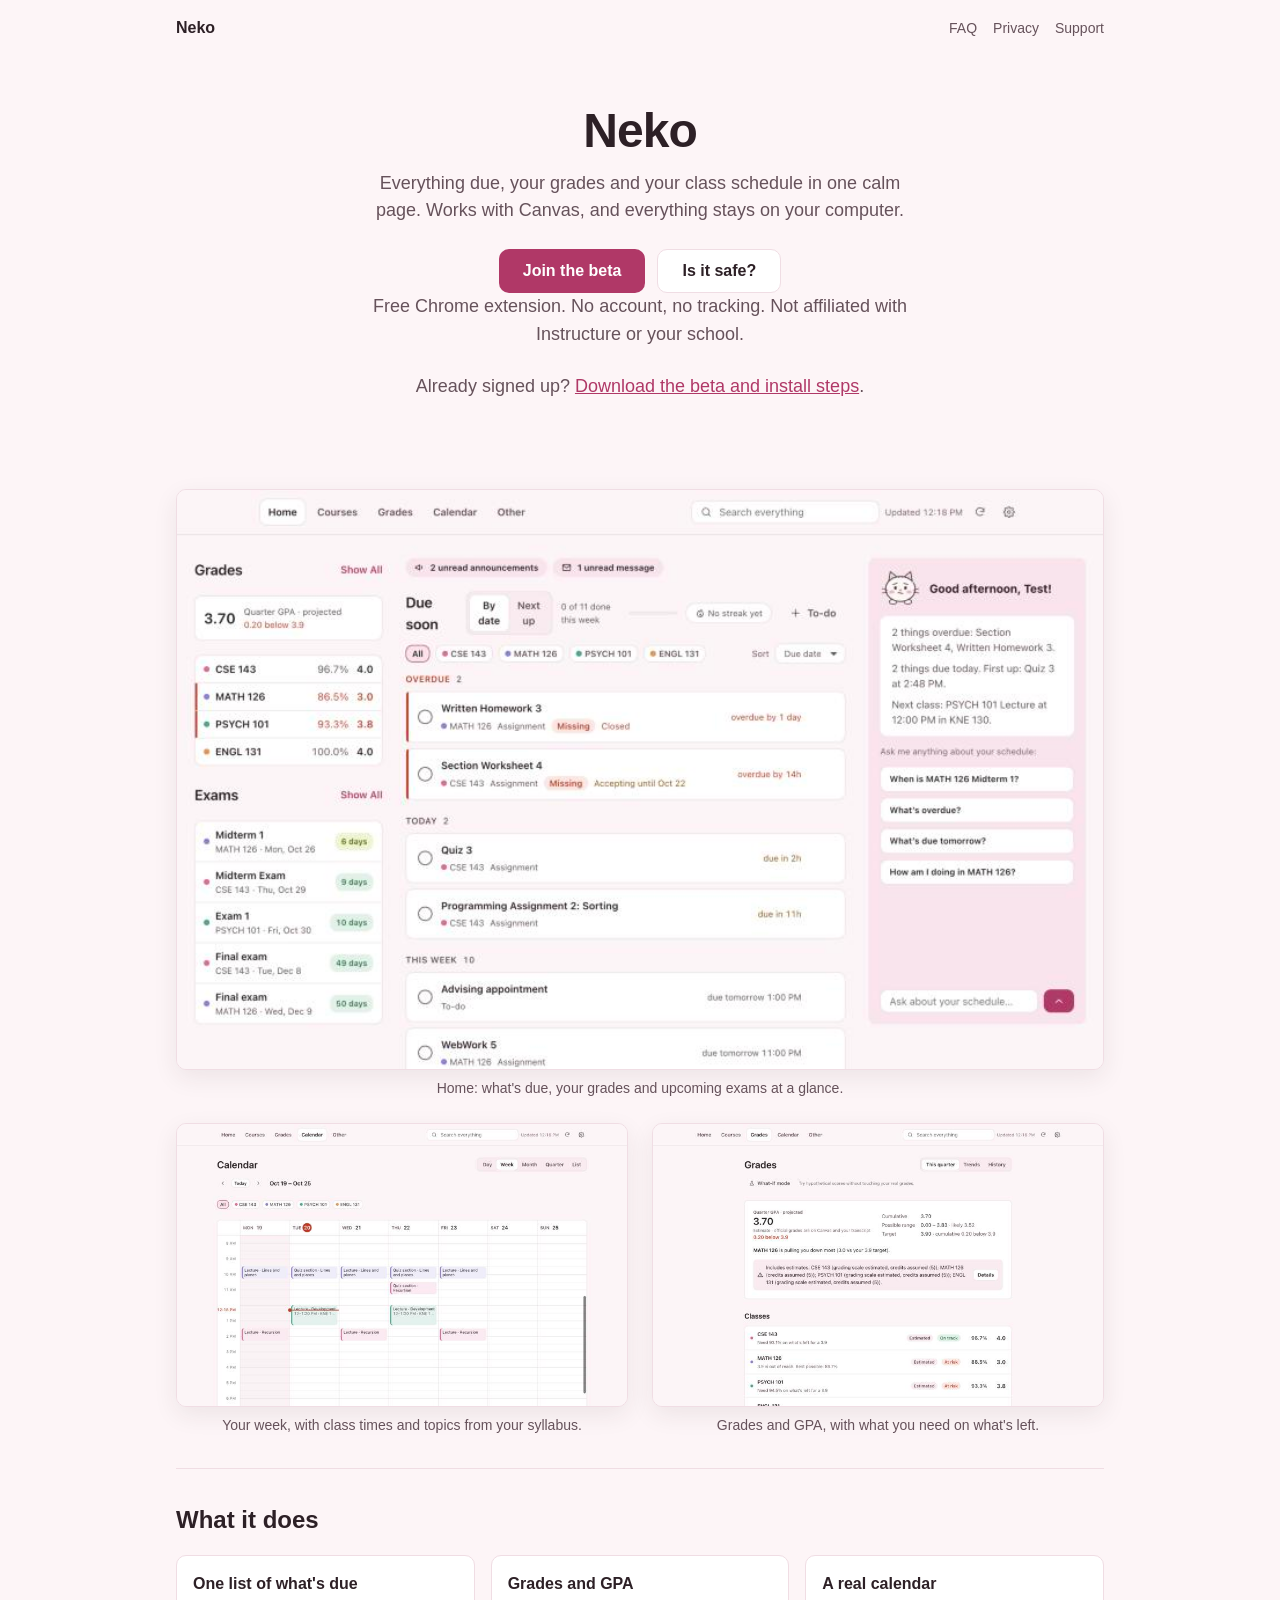
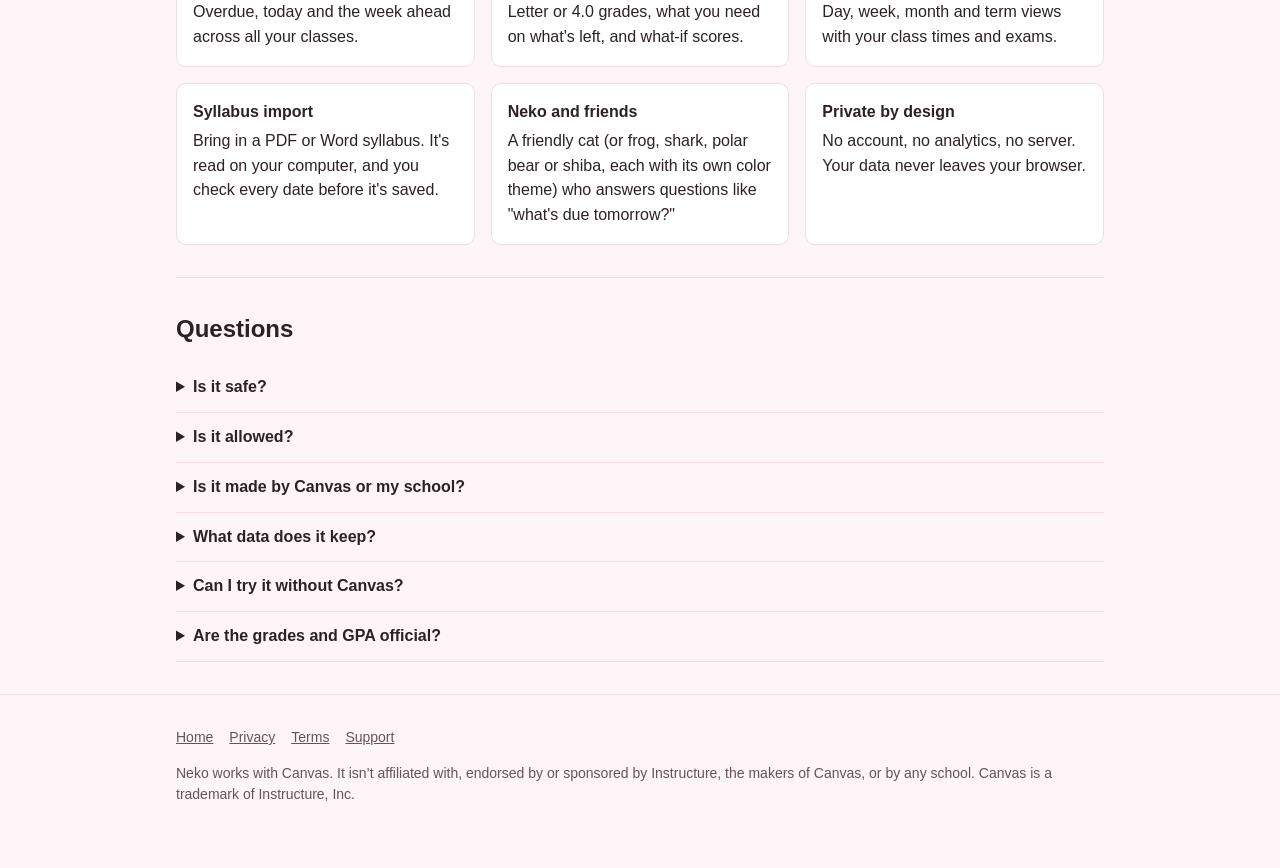
==== docs/index.html @ 613a1414 "After launch: themes tab with animal mascots, custom events, syllabus setup first (0.3.0) - J8: Them" ====
<!doctype html>
<html lang="en">
<head>
  <meta charset="utf-8">
  <meta name="viewport" content="width=device-width, initial-scale=1">
  <title>Neko: a calmer way to see your classes</title>
  <meta name="description" content="A clean, private dashboard that works with Canvas. Not affiliated with Instructure.">
  <link rel="stylesheet" href="style.css">
</head>
<body>
  <div class="wrap">
    <header class="top"><a class="brand" href="index.html">Neko</a><nav><a href="index.html#faq">FAQ</a><a href="privacy.html">Privacy</a><a href="support.html">Support</a></nav></header>
  </div>
  <main class="wrap">
    <div class="hero">
      <h1>Neko</h1>
      <p>Everything due, your grades and your class schedule in one calm page. Works with Canvas, and everything stays on your computer.</p>
      <div class="actions">
        <a class="btn" href="https://docs.google.com/forms/d/e/1FAIpQLSc4tiRa0QkEpl7ge4fI2197QWweA0wrBsrNEDS2qkaTWmKMyA/viewform">Join the beta</a>
        <a class="btn secondary" href="#faq">Is it safe?</a>
      </div>
      <p class="note">Free Chrome extension. No account, no tracking. Not affiliated with Instructure or your school.</p>
      <p class="note">Already signed up? <a href="https://github.com/skim08/canvas-dashboard/releases/tag/v0.2.0-beta">Download the beta and install steps</a>.</p>
    </div>
    <div class="shots">
      <figure><img src="img/home.jpg" alt="Home: what's due soon, grades at a glance, upcoming exams and Neko's daily summary" width="800" height="500"><figcaption>Home: what's due, your grades and upcoming exams at a glance.</figcaption></figure>
      <figure><img src="img/calendar.jpg" alt="Week calendar with lectures and quiz sections in hour blocks" width="800" height="500"><figcaption>Your week, with class times and topics from your syllabus.</figcaption></figure>
      <figure><img src="img/grades.jpg" alt="Grades page with projected GPA and what you need on what's left" width="800" height="500"><figcaption>Grades and GPA, with what you need on what's left.</figcaption></figure>
    </div>
    <section>
      <h2>What it does</h2>
      <ul class="features">
        <li><strong>One list of what's due</strong>Overdue, today and the week ahead across all your classes.</li>
        <li><strong>Grades and GPA</strong>Letter or 4.0 grades, what you need on what's left, and what-if scores.</li>
        <li><strong>A real calendar</strong>Day, week, month and term views with your class times and exams.</li>
        <li><strong>Syllabus import</strong>Bring in a PDF or Word syllabus. It's read on your computer, and you check every date before it's saved.</li>
        <li><strong>Neko and friends</strong>A friendly cat (or frog, shark, polar bear or shiba, each with its own color theme) who answers questions like "what's due tomorrow?"</li>
        <li><strong>Private by design</strong>No account, no analytics, no server. Your data never leaves your browser.</li>
      </ul>
    </section>
    <section class="faq" id="faq">
      <h2>Questions</h2>
      <details><summary>Is it safe?</summary><p>It runs entirely in your browser. It reads your classes from your school's Canvas using the login you already have. It never sees your password, never sends your data to us or anyone else, and has no server or analytics. The public version only reads from Canvas: it can't submit, post or change anything there.</p></details>
      <details><summary>Is it allowed?</summary><p>It shows you your own information from Canvas, the same things you'd see on the Canvas website, using your own login. It doesn't get around anything your school or instructors have hidden. If your school has rules about browser extensions on its computers, those still apply.</p></details>
      <details><summary>Is it made by Canvas or my school?</summary><p>No. Neko is an independent project that works with Canvas. It isn't affiliated with, endorsed by or sponsored by Instructure (the makers of Canvas) or any school. Always check Canvas for official deadlines and grades.</p></details>
      <details><summary>What data does it keep?</summary><p>A copy of your courses, assignments, grades and announcements from Canvas, plus anything you add (notes, to-dos, syllabus dates, settings), stored in Chrome on your computer. You can back it up, restore it or delete it any time in Settings. Uninstalling the extension deletes it too. See the <a href="privacy.html">privacy policy</a>.</p></details>
      <details><summary>Can I try it without Canvas?</summary><p>Yes. On the first screen, choose "Try it with sample data" to explore with a made-up student.</p></details>
      <details><summary>Are the grades and GPA official?</summary><p>No. They're estimates worked out on your computer from what Canvas shows and your syllabus. Your official grades are on Canvas and your transcript.</p></details>
    </section>
  </main>
  <footer>
    <div class="wrap">
      <nav><a href="index.html">Home</a><a href="privacy.html">Privacy</a><a href="terms.html">Terms</a><a href="support.html">Support</a></nav>
      <p>Neko works with Canvas. It isn’t affiliated with, endorsed by or sponsored by Instructure, the makers of Canvas, or by any school. Canvas is a trademark of Instructure, Inc.</p>
    </div>
  </footer>
</body>
</html>
---- docs/style.css ----
/* K17: the landing site. Same design rules as the extension: one accent color, the
   system font, spacing 4 / 8 / 12 / 16 / 24 / 32 / 48 px, light and dark. */
:root {
  --font: -apple-system, BlinkMacSystemFont, "SF Pro Text", "Helvetica Neue", Arial, sans-serif;
  --radius: 10px;
  --s1: 4px; --s2: 8px; --s3: 12px; --s4: 16px; --s5: 24px; --s6: 32px; --s7: 48px;
  --bg: #fdf5f7; --surface: #ffffff; --border: #f0dde4;
  --text: #2d2026; --text-muted: #66525b;
  --accent: #b03867; --accent-soft: #fbe4ed; --on-accent: #ffffff;
  --amber: #8a5a00; --amber-soft: #fdf1d8;
}
@media (prefers-color-scheme: dark) {
  :root {
    --bg: #1d1418; --surface: #261b20; --border: #45313a;
    --text: #f6e9ef; --text-muted: #cdb4bf;
    --accent: #f490b6; --accent-soft: #4a2234; --on-accent: #2a1119;
    --amber: #f2c48d; --amber-soft: #3a2a12;
  }
}
* { box-sizing: border-box; }
html { -webkit-text-size-adjust: 100%; }
body { margin: 0; background: var(--bg); color: var(--text); font: 16px/1.55 var(--font); }
a { color: var(--accent); }
.wrap { width: min(960px, 100%); margin: 0 auto; padding: 0 var(--s4); }
header.top { display: flex; align-items: center; justify-content: space-between; gap: var(--s4); padding: var(--s4) 0; }
header.top .brand { font-weight: 600; color: var(--text); text-decoration: none; }
header.top nav { display: flex; gap: var(--s4); font-size: 14px; }
header.top nav a { color: var(--text-muted); text-decoration: none; }
.hero { padding: var(--s7) 0 var(--s6); text-align: center; }
.hero h1 { margin: 0 0 var(--s3); font-size: clamp(32px, 6vw, 48px); line-height: 1.1; letter-spacing: -0.02em; }
.hero p { margin: 0 auto var(--s5); max-width: 560px; color: var(--text-muted); font-size: 18px; }
.btn { display: inline-flex; align-items: center; justify-content: center; min-height: 44px; padding: 0 var(--s5); border-radius: var(--radius); background: var(--accent); color: var(--on-accent); font-weight: 600; text-decoration: none; }
.btn.secondary { background: var(--surface); color: var(--text); border: 1px solid var(--border); }
.actions { display: flex; flex-wrap: wrap; justify-content: center; gap: var(--s3); }
.note { margin-top: var(--s3); color: var(--text-muted); font-size: 14px; }
.shots { display: grid; gap: var(--s5); padding: var(--s6) 0; }
.shots figure { margin: 0; }
.shots img { display: block; width: 100%; height: auto; border-radius: var(--radius); border: 1px solid var(--border); box-shadow: 0 8px 24px rgba(45, 32, 38, 0.08); }
.shots figcaption { margin-top: var(--s2); color: var(--text-muted); font-size: 14px; text-align: center; }
@media (min-width: 800px) { .shots { grid-template-columns: 1fr 1fr; } .shots figure:first-child { grid-column: 1 / -1; } }
section { padding: var(--s6) 0; border-top: 1px solid var(--border); }
section h2 { margin: 0 0 var(--s4); font-size: 24px; }
.features { display: grid; gap: var(--s4); grid-template-columns: repeat(auto-fit, minmax(240px, 1fr)); padding: 0; margin: 0; list-style: none; }
.features li { padding: var(--s4); border: 1px solid var(--border); border-radius: var(--radius); background: var(--surface); }
.features strong { display: block; margin-bottom: var(--s1); }
.faq details { padding: var(--s3) 0; border-bottom: 1px solid var(--border); }
.faq summary { cursor: pointer; font-weight: 600; }
.faq details p { margin: var(--s2) 0 0; color: var(--text-muted); }
.doc { padding-top: var(--s6); padding-bottom: var(--s6); max-width: 752px; }
.doc h1 { margin: 0 0 var(--s2); font-size: 32px; }
.doc h2 { margin: var(--s6) 0 var(--s2); font-size: 20px; }
.doc p, .doc li { color: var(--text); }
.draft { margin: var(--s4) 0; padding: var(--s3) var(--s4); border: 1px solid var(--amber); border-radius: var(--radius); background: var(--amber-soft); color: var(--text); font-size: 14px; }
footer { padding: var(--s6) 0 var(--s7); color: var(--text-muted); font-size: 14px; border-top: 1px solid var(--border); }
footer nav { display: flex; flex-wrap: wrap; gap: var(--s4); margin-bottom: var(--s2); }
footer a { color: var(--text-muted); }
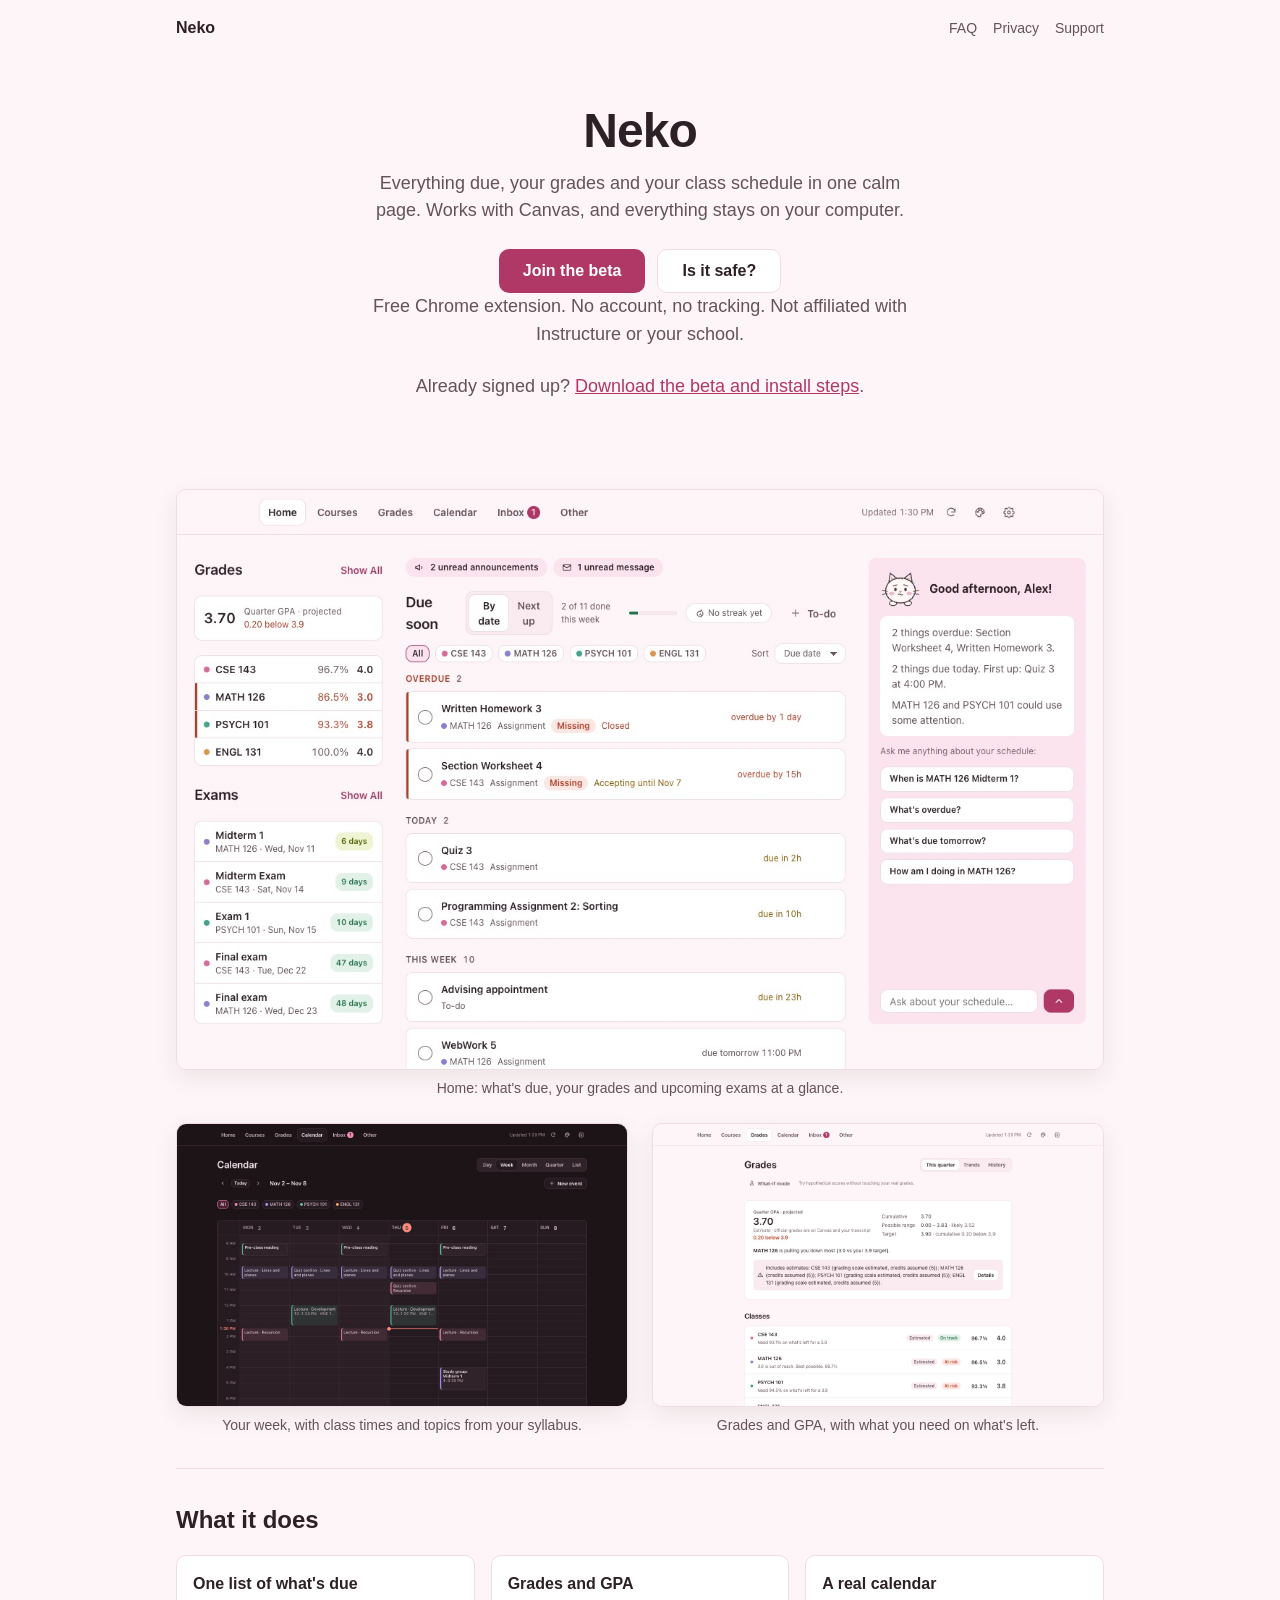
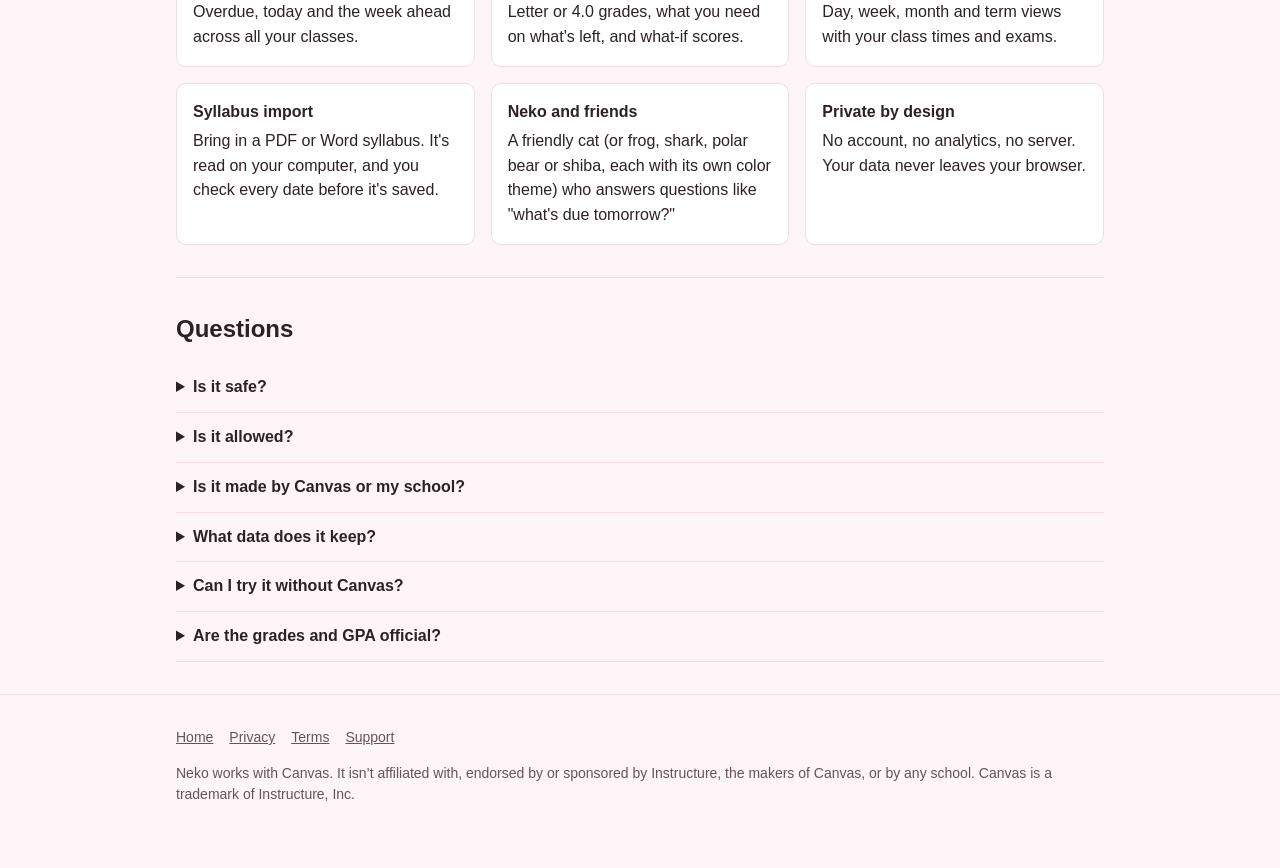
==== commit f3730187: "New cat icon, 0.4.0 screenshots, promo tile and store update guide - Icon: Neko the cat on a Blush p" ====
--- a/docs/index.html
+++ b/docs/index.html
@@ -5,6 +5,7 @@
   <meta name="viewport" content="width=device-width, initial-scale=1">
   <title>Neko: a calmer way to see your classes</title>
   <meta name="description" content="A clean, private dashboard that works with Canvas. Not affiliated with Instructure.">
+  <link rel="icon" href="img/icon.png">
   <link rel="stylesheet" href="style.css">
 </head>
 <body>
@@ -40,7 +41,7 @@
     </section>
     <section class="faq" id="faq">
       <h2>Questions</h2>
-      <details><summary>Is it safe?</summary><p>It runs entirely in your browser. It reads your classes from your school's Canvas using the login you already have. It never sees your password, never sends your data to us or anyone else, and has no server or analytics. The public version only reads from Canvas: it can't submit, post or change anything there.</p></details>
+      <details><summary>Is it safe?</summary><p>It runs entirely in your browser. It reads your classes from your school's Canvas using the login you already have. It never sees your password, never sends your data to us or anyone else, and has no server or analytics. The public version only reads from Canvas, except for messages: it can send, reply to, star and archive Canvas messages you choose, and can't submit, post or change anything else there.</p></details>
       <details><summary>Is it allowed?</summary><p>It shows you your own information from Canvas, the same things you'd see on the Canvas website, using your own login. It doesn't get around anything your school or instructors have hidden. If your school has rules about browser extensions on its computers, those still apply.</p></details>
       <details><summary>Is it made by Canvas or my school?</summary><p>No. Neko is an independent project that works with Canvas. It isn't affiliated with, endorsed by or sponsored by Instructure (the makers of Canvas) or any school. Always check Canvas for official deadlines and grades.</p></details>
       <details><summary>What data does it keep?</summary><p>A copy of your courses, assignments, grades and announcements from Canvas, plus anything you add (notes, to-dos, syllabus dates, settings), stored in Chrome on your computer. You can back it up, restore it or delete it any time in Settings. Uninstalling the extension deletes it too. See the <a href="privacy.html">privacy policy</a>.</p></details>
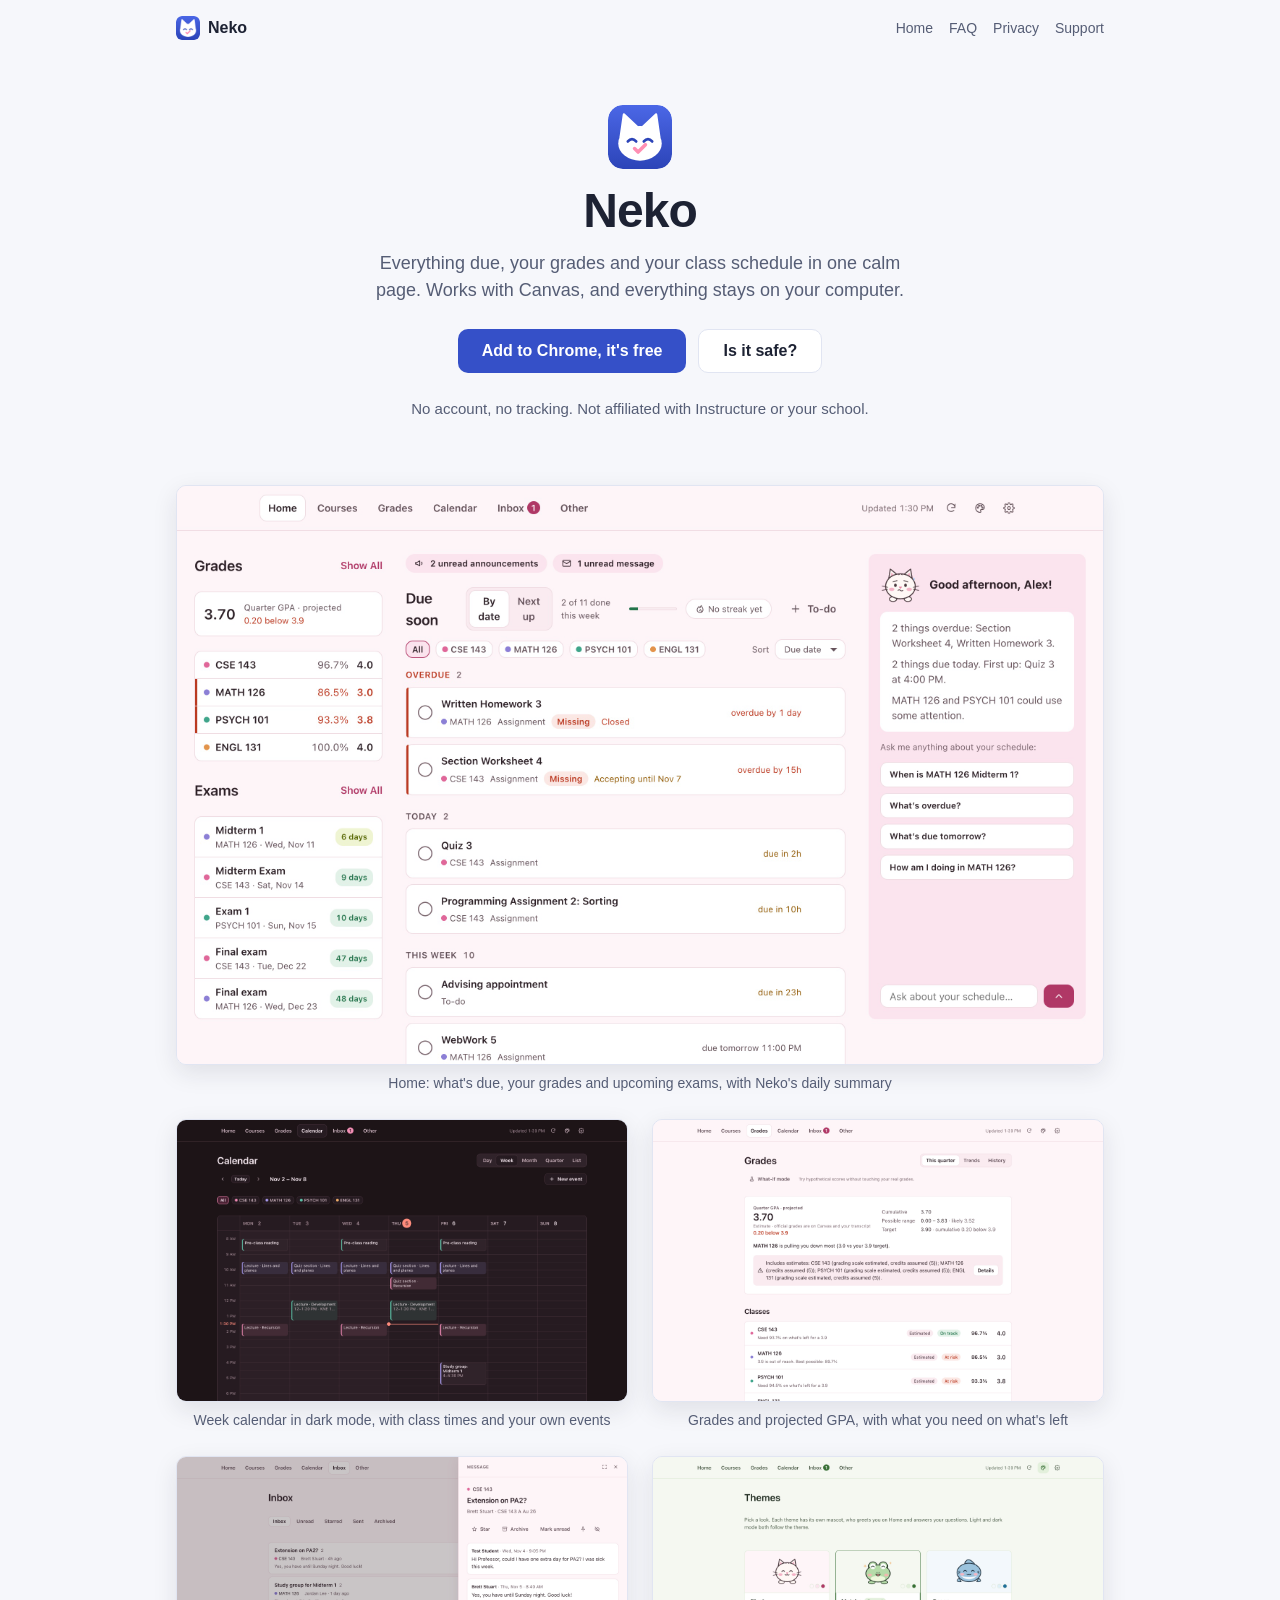
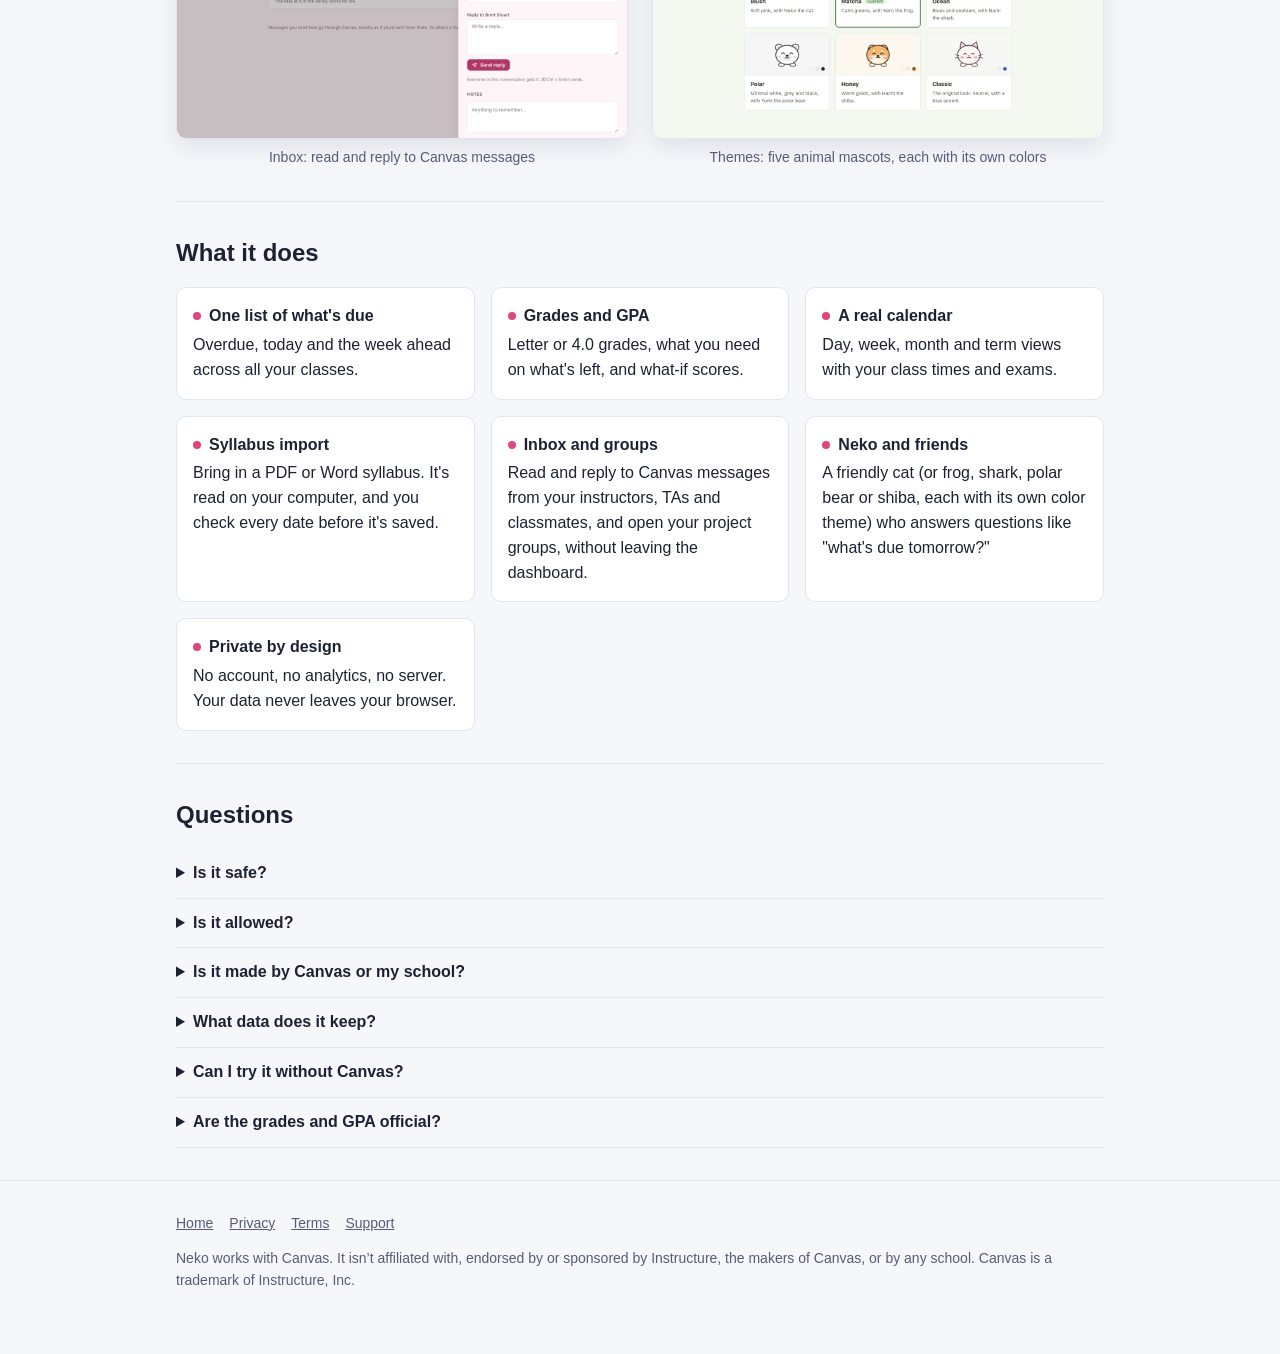
==== commit 2f914061: "Blue cat icon, live store link, refreshed website and always-current screenshots - Icon: a white cat" ====
--- a/docs/index.html
+++ b/docs/index.html
@@ -10,24 +10,21 @@
 </head>
 <body>
   <div class="wrap">
-    <header class="top"><a class="brand" href="index.html">Neko</a><nav><a href="index.html#faq">FAQ</a><a href="privacy.html">Privacy</a><a href="support.html">Support</a></nav></header>
+    <header class="top"><a class="brand" href="index.html"><img src="img/icon.png" alt="" width="24" height="24">Neko</a><nav><a href="index.html">Home</a><a href="index.html#faq">FAQ</a><a href="privacy.html">Privacy</a><a href="support.html">Support</a></nav></header>
   </div>
-  <main class="wrap">
+  <main class="wrap" id="top">
     <div class="hero">
+      <img class="hero-icon" src="img/icon.png" alt="" width="64" height="64">
       <h1>Neko</h1>
       <p>Everything due, your grades and your class schedule in one calm page. Works with Canvas, and everything stays on your computer.</p>
       <div class="actions">
-        <a class="btn" href="https://docs.google.com/forms/d/e/1FAIpQLSc4tiRa0QkEpl7ge4fI2197QWweA0wrBsrNEDS2qkaTWmKMyA/viewform">Join the beta</a>
+        <a class="btn" href="https://chromewebstore.google.com/detail/neko/ibclpkpjchlbpmfackdopopoghoecaeo">Add to Chrome, it's free</a>
         <a class="btn secondary" href="#faq">Is it safe?</a>
       </div>
-      <p class="note">Free Chrome extension. No account, no tracking. Not affiliated with Instructure or your school.</p>
-      <p class="note">Already signed up? <a href="https://github.com/skim08/canvas-dashboard/releases/tag/v0.2.0-beta">Download the beta and install steps</a>.</p>
+      <p class="note">No account, no tracking. Not affiliated with Instructure or your school.</p>
     </div>
-    <div class="shots">
-      <figure><img src="img/home.jpg" alt="Home: what's due soon, grades at a glance, upcoming exams and Neko's daily summary" width="800" height="500"><figcaption>Home: what's due, your grades and upcoming exams at a glance.</figcaption></figure>
-      <figure><img src="img/calendar.jpg" alt="Week calendar with lectures and quiz sections in hour blocks" width="800" height="500"><figcaption>Your week, with class times and topics from your syllabus.</figcaption></figure>
-      <figure><img src="img/grades.jpg" alt="Grades page with projected GPA and what you need on what's left" width="800" height="500"><figcaption>Grades and GPA, with what you need on what's left.</figcaption></figure>
-    </div>
+    <div class="shots" id="shots"></div>
+    <dialog class="lightbox" id="lightbox" aria-label="Screenshot"><button class="lightbox-close" type="button" aria-label="Close">×</button><img alt=""><p></p></dialog>
     <section>
       <h2>What it does</h2>
       <ul class="features">
@@ -35,6 +32,7 @@
         <li><strong>Grades and GPA</strong>Letter or 4.0 grades, what you need on what's left, and what-if scores.</li>
         <li><strong>A real calendar</strong>Day, week, month and term views with your class times and exams.</li>
         <li><strong>Syllabus import</strong>Bring in a PDF or Word syllabus. It's read on your computer, and you check every date before it's saved.</li>
+        <li><strong>Inbox and groups</strong>Read and reply to Canvas messages from your instructors, TAs and classmates, and open your project groups, without leaving the dashboard.</li>
         <li><strong>Neko and friends</strong>A friendly cat (or frog, shark, polar bear or shiba, each with its own color theme) who answers questions like "what's due tomorrow?"</li>
         <li><strong>Private by design</strong>No account, no analytics, no server. Your data never leaves your browser.</li>
       </ul>
@@ -55,5 +53,21 @@
       <p>Neko works with Canvas. It isn’t affiliated with, endorsed by or sponsored by Instructure, the makers of Canvas, or by any school. Canvas is a trademark of Instructure, Inc.</p>
     </div>
   </footer>
+<script>
+// The screenshots, in the order tools/make_screenshots.py made them. Click one to see it full size.
+(async () => {
+  const box = document.getElementById('shots');
+  const dlg = document.getElementById('lightbox');
+  let list = [];
+  try { list = (await (await fetch('img/screenshots.json', { cache: 'no-cache' })).json()).shots; } catch { return; }
+  for (const s of list) {
+    const fig = document.createElement('figure');
+    fig.innerHTML = `<button type="button" class="shot" aria-label="Enlarge: ${s.alt}"><img src="img/${s.file}" alt="${s.alt}" width="1280" height="800" loading="lazy"></button><figcaption>${s.alt}</figcaption>`;
+    fig.querySelector('button').onclick = () => { dlg.querySelector('img').src = `img/${s.file}`; dlg.querySelector('img').alt = s.alt; dlg.querySelector('p').textContent = s.alt; dlg.showModal(); };
+    box.append(fig);
+  }
+  dlg.addEventListener('click', (e) => { if (e.target === dlg || e.target.closest('.lightbox-close')) dlg.close(); });
+})();
+</script>
 </body>
 </html>
--- a/docs/style.css
+++ b/docs/style.css
@@ -1,19 +1,20 @@
-/* K17: the landing site. Same design rules as the extension: one accent color, the
-   system font, spacing 4 / 8 / 12 / 16 / 24 / 32 / 48 px, light and dark. */
+/* K17: the landing site. Same design rules as the extension: the icon's blue as the
+   accent (pink only as a small highlight), the system font, spacing 4 / 8 / 12 / 16 /
+   24 / 32 / 48 px, light and dark. */
 :root {
   --font: -apple-system, BlinkMacSystemFont, "SF Pro Text", "Helvetica Neue", Arial, sans-serif;
   --radius: 10px;
   --s1: 4px; --s2: 8px; --s3: 12px; --s4: 16px; --s5: 24px; --s6: 32px; --s7: 48px;
-  --bg: #fdf5f7; --surface: #ffffff; --border: #f0dde4;
-  --text: #2d2026; --text-muted: #66525b;
-  --accent: #b03867; --accent-soft: #fbe4ed; --on-accent: #ffffff;
+  --bg: #f6f7fb; --surface: #ffffff; --border: #e1e5f2;
+  --text: #1d2233; --text-muted: #555d75;
+  --accent: #3550c8; --accent-soft: #e7ebff; --on-accent: #ffffff; --pink: #e0457b;
   --amber: #8a5a00; --amber-soft: #fdf1d8;
 }
 @media (prefers-color-scheme: dark) {
   :root {
-    --bg: #1d1418; --surface: #261b20; --border: #45313a;
-    --text: #f6e9ef; --text-muted: #cdb4bf;
-    --accent: #f490b6; --accent-soft: #4a2234; --on-accent: #2a1119;
+    --bg: #12141c; --surface: #1b1e2a; --border: #30354a;
+    --text: #edf0fa; --text-muted: #b3bad0;
+    --accent: #9aabff; --accent-soft: #263055; --on-accent: #10142a; --pink: #ff8fb3;
     --amber: #f2c48d; --amber-soft: #3a2a12;
   }
 }
@@ -23,19 +24,25 @@
 a { color: var(--accent); }
 .wrap { width: min(960px, 100%); margin: 0 auto; padding: 0 var(--s4); }
 header.top { display: flex; align-items: center; justify-content: space-between; gap: var(--s4); padding: var(--s4) 0; }
-header.top .brand { font-weight: 600; color: var(--text); text-decoration: none; }
+header.top .brand { display: inline-flex; align-items: center; gap: var(--s2); font-weight: 600; color: var(--text); text-decoration: none; }
+header.top .brand img { border-radius: 6px; }
 header.top nav { display: flex; gap: var(--s4); font-size: 14px; }
 header.top nav a { color: var(--text-muted); text-decoration: none; }
 .hero { padding: var(--s7) 0 var(--s6); text-align: center; }
+.hero-icon { display: block; margin: 0 auto var(--s4); border-radius: 15px; }
 .hero h1 { margin: 0 0 var(--s3); font-size: clamp(32px, 6vw, 48px); line-height: 1.1; letter-spacing: -0.02em; }
 .hero p { margin: 0 auto var(--s5); max-width: 560px; color: var(--text-muted); font-size: 18px; }
 .btn { display: inline-flex; align-items: center; justify-content: center; min-height: 44px; padding: 0 var(--s5); border-radius: var(--radius); background: var(--accent); color: var(--on-accent); font-weight: 600; text-decoration: none; }
 .btn.secondary { background: var(--surface); color: var(--text); border: 1px solid var(--border); }
 .actions { display: flex; flex-wrap: wrap; justify-content: center; gap: var(--s3); }
 .note { margin-top: var(--s3); color: var(--text-muted); font-size: 14px; }
+.hero .actions + .note { margin: var(--s5) auto 0; font-size: 15px; } /* same gap below the buttons as above them */
 .shots { display: grid; gap: var(--s5); padding: var(--s6) 0; }
 .shots figure { margin: 0; }
-.shots img { display: block; width: 100%; height: auto; border-radius: var(--radius); border: 1px solid var(--border); box-shadow: 0 8px 24px rgba(45, 32, 38, 0.08); }
+.shots .shot { display: block; width: 100%; padding: 0; border: 0; background: none; cursor: zoom-in; border-radius: var(--radius); }
+.shots .shot:focus-visible { outline: 3px solid var(--accent); outline-offset: 3px; }
+.shots img { display: block; width: 100%; height: auto; border-radius: var(--radius); border: 1px solid var(--border); box-shadow: 0 8px 24px rgba(29, 34, 51, 0.10); transition: transform 0.15s ease; }
+.shots .shot:hover img { transform: translateY(-2px); }
 .shots figcaption { margin-top: var(--s2); color: var(--text-muted); font-size: 14px; text-align: center; }
 @media (min-width: 800px) { .shots { grid-template-columns: 1fr 1fr; } .shots figure:first-child { grid-column: 1 / -1; } }
 section { padding: var(--s6) 0; border-top: 1px solid var(--border); }
@@ -51,6 +58,13 @@
 .doc h2 { margin: var(--s6) 0 var(--s2); font-size: 20px; }
 .doc p, .doc li { color: var(--text); }
 .draft { margin: var(--s4) 0; padding: var(--s3) var(--s4); border: 1px solid var(--amber); border-radius: var(--radius); background: var(--amber-soft); color: var(--text); font-size: 14px; }
+/* Click a screenshot to see it full size */
+.lightbox { width: min(1400px, 96vw); max-height: 94vh; padding: var(--s3); border: 0; border-radius: var(--radius); background: var(--surface); color: var(--text-muted); }
+.lightbox::backdrop { background: rgba(10, 12, 20, 0.78); }
+.lightbox img { display: block; width: 100%; height: auto; max-height: calc(94vh - 80px); object-fit: contain; border-radius: 6px; }
+.lightbox p { margin: var(--s2) 0 0; font-size: 14px; text-align: center; }
+.lightbox-close { position: absolute; top: var(--s2); right: var(--s2); width: 36px; height: 36px; border: 0; border-radius: 50%; background: rgba(0, 0, 0, 0.55); color: #fff; font-size: 22px; line-height: 1; cursor: pointer; }
 footer { padding: var(--s6) 0 var(--s7); color: var(--text-muted); font-size: 14px; border-top: 1px solid var(--border); }
 footer nav { display: flex; flex-wrap: wrap; gap: var(--s4); margin-bottom: var(--s2); }
 footer a { color: var(--text-muted); }
+.features strong::before { content: ""; display: inline-block; width: 8px; height: 8px; margin-right: var(--s2); border-radius: 50%; background: var(--pink); vertical-align: 1px; }
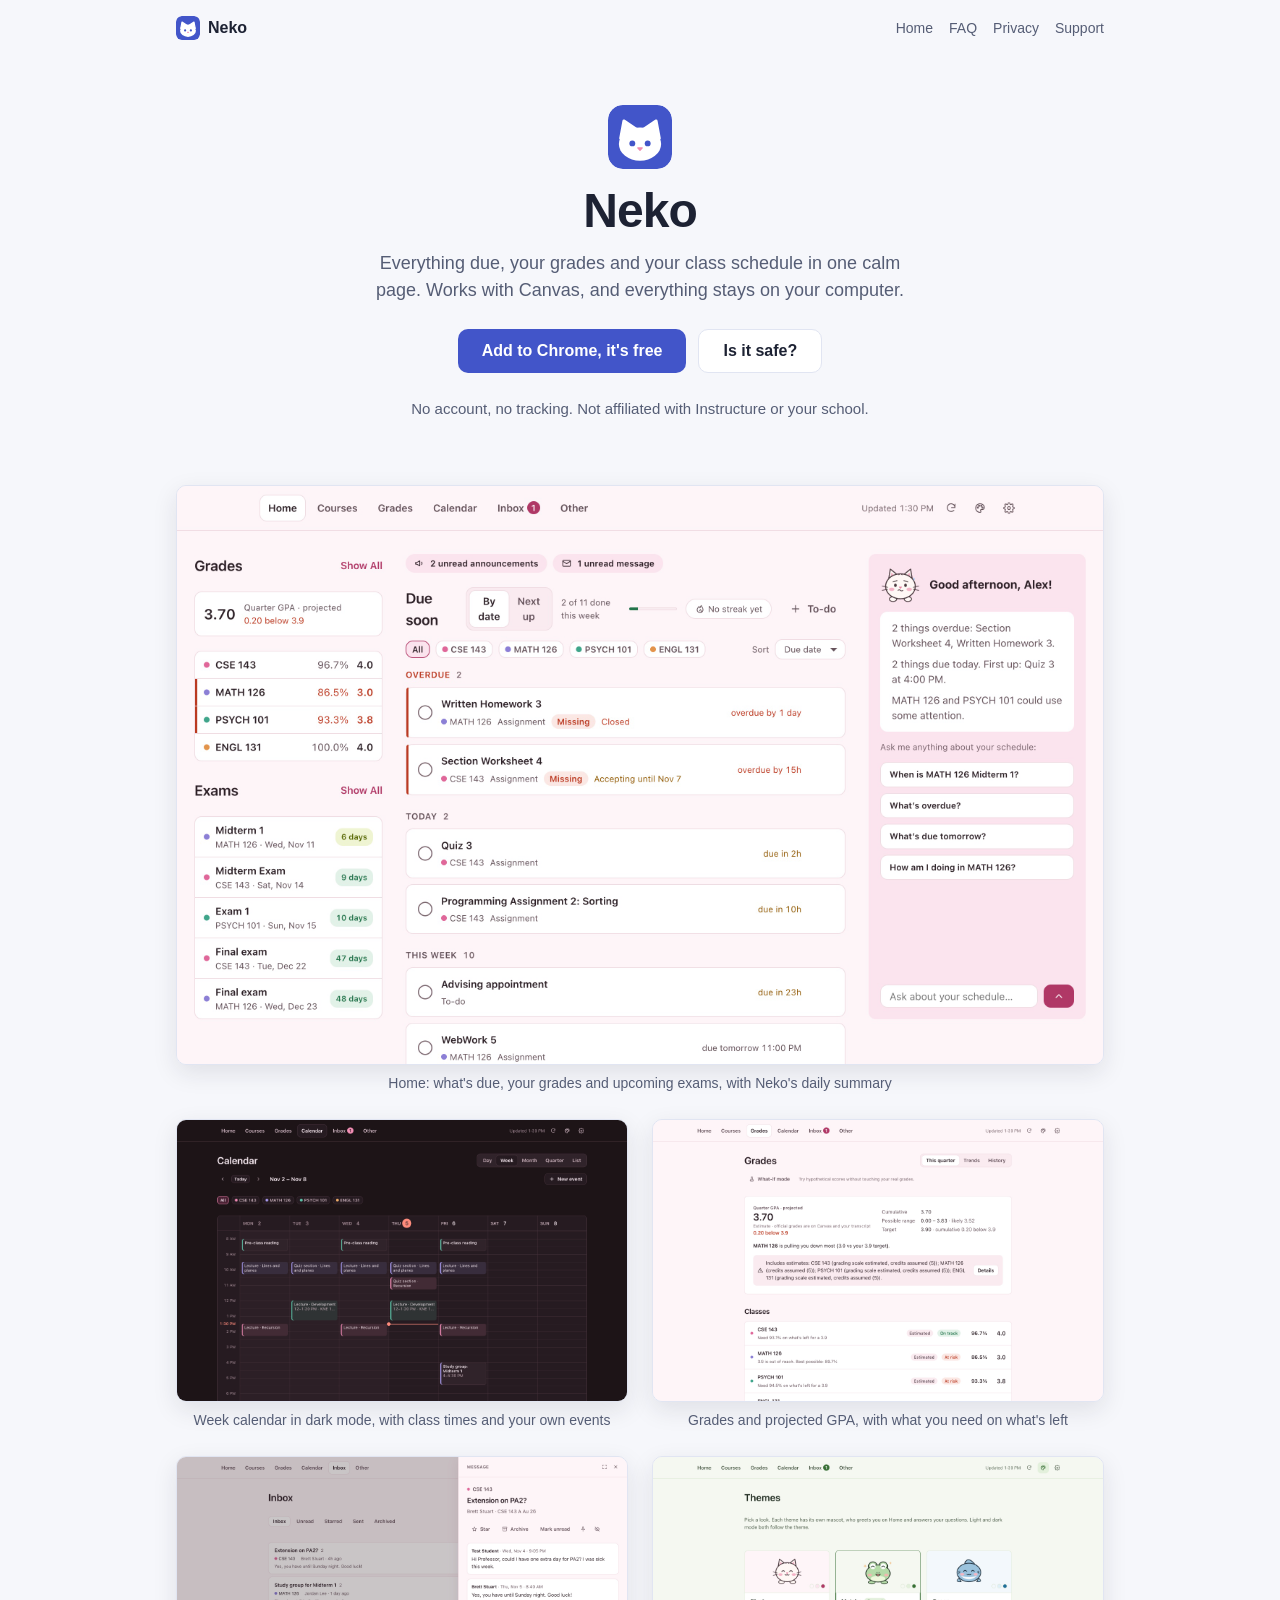
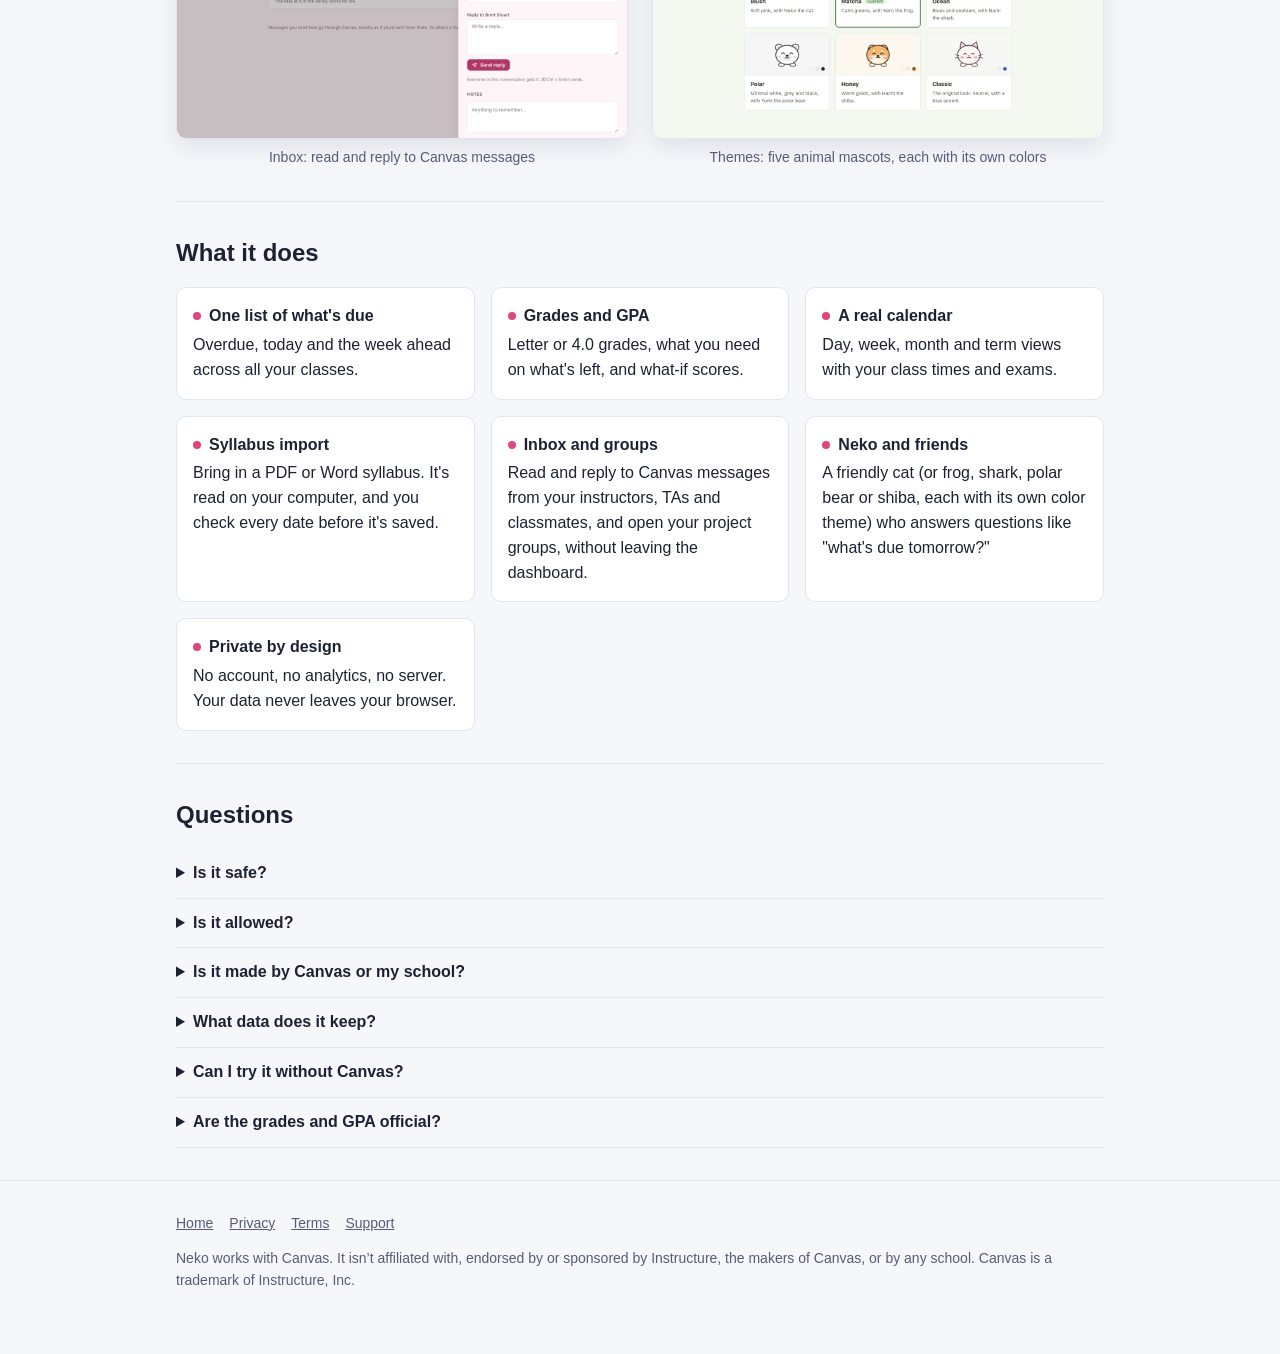
==== commit 5c707767: "Website: sharp vector logo The 64px PNG looked soft on Retina screens; the site now uses an SVG of t" ====
--- a/docs/index.html
+++ b/docs/index.html
@@ -5,16 +5,17 @@
   <meta name="viewport" content="width=device-width, initial-scale=1">
   <title>Neko: a calmer way to see your classes</title>
   <meta name="description" content="A clean, private dashboard that works with Canvas. Not affiliated with Instructure.">
-  <link rel="icon" href="img/icon.png">
+  <link rel="icon" href="img/icon.svg" type="image/svg+xml">
+  <link rel="icon" href="img/icon.png" sizes="64x64">
   <link rel="stylesheet" href="style.css">
 </head>
 <body>
   <div class="wrap">
-    <header class="top"><a class="brand" href="index.html"><img src="img/icon.png" alt="" width="24" height="24">Neko</a><nav><a href="index.html">Home</a><a href="index.html#faq">FAQ</a><a href="privacy.html">Privacy</a><a href="support.html">Support</a></nav></header>
+    <header class="top"><a class="brand" href="index.html"><img src="img/icon.svg" alt="" width="24" height="24">Neko</a><nav><a href="index.html">Home</a><a href="index.html#faq">FAQ</a><a href="privacy.html">Privacy</a><a href="support.html">Support</a></nav></header>
   </div>
   <main class="wrap" id="top">
     <div class="hero">
-      <img class="hero-icon" src="img/icon.png" alt="" width="64" height="64">
+      <img class="hero-icon" src="img/icon.svg" alt="" width="64" height="64">
       <h1>Neko</h1>
       <p>Everything due, your grades and your class schedule in one calm page. Works with Canvas, and everything stays on your computer.</p>
       <div class="actions">
--- a/docs/style.css
+++ b/docs/style.css
@@ -1,4 +1,4 @@
-/* K17: the landing site. Same design rules as the extension: the icon's blue as the
+/* K17: the landing site. Same design rules as the extension: Classic blue (the icon's) as the
    accent (pink only as a small highlight), the system font, spacing 4 / 8 / 12 / 16 /
    24 / 32 / 48 px, light and dark. */
 :root {
@@ -7,7 +7,7 @@
   --s1: 4px; --s2: 8px; --s3: 12px; --s4: 16px; --s5: 24px; --s6: 32px; --s7: 48px;
   --bg: #f6f7fb; --surface: #ffffff; --border: #e1e5f2;
   --text: #1d2233; --text-muted: #555d75;
-  --accent: #3550c8; --accent-soft: #e7ebff; --on-accent: #ffffff; --pink: #e0457b;
+  --accent: #4255c9; --accent-soft: #e7ebff; --on-accent: #ffffff; --pink: #e0457b;
   --amber: #8a5a00; --amber-soft: #fdf1d8;
 }
 @media (prefers-color-scheme: dark) {
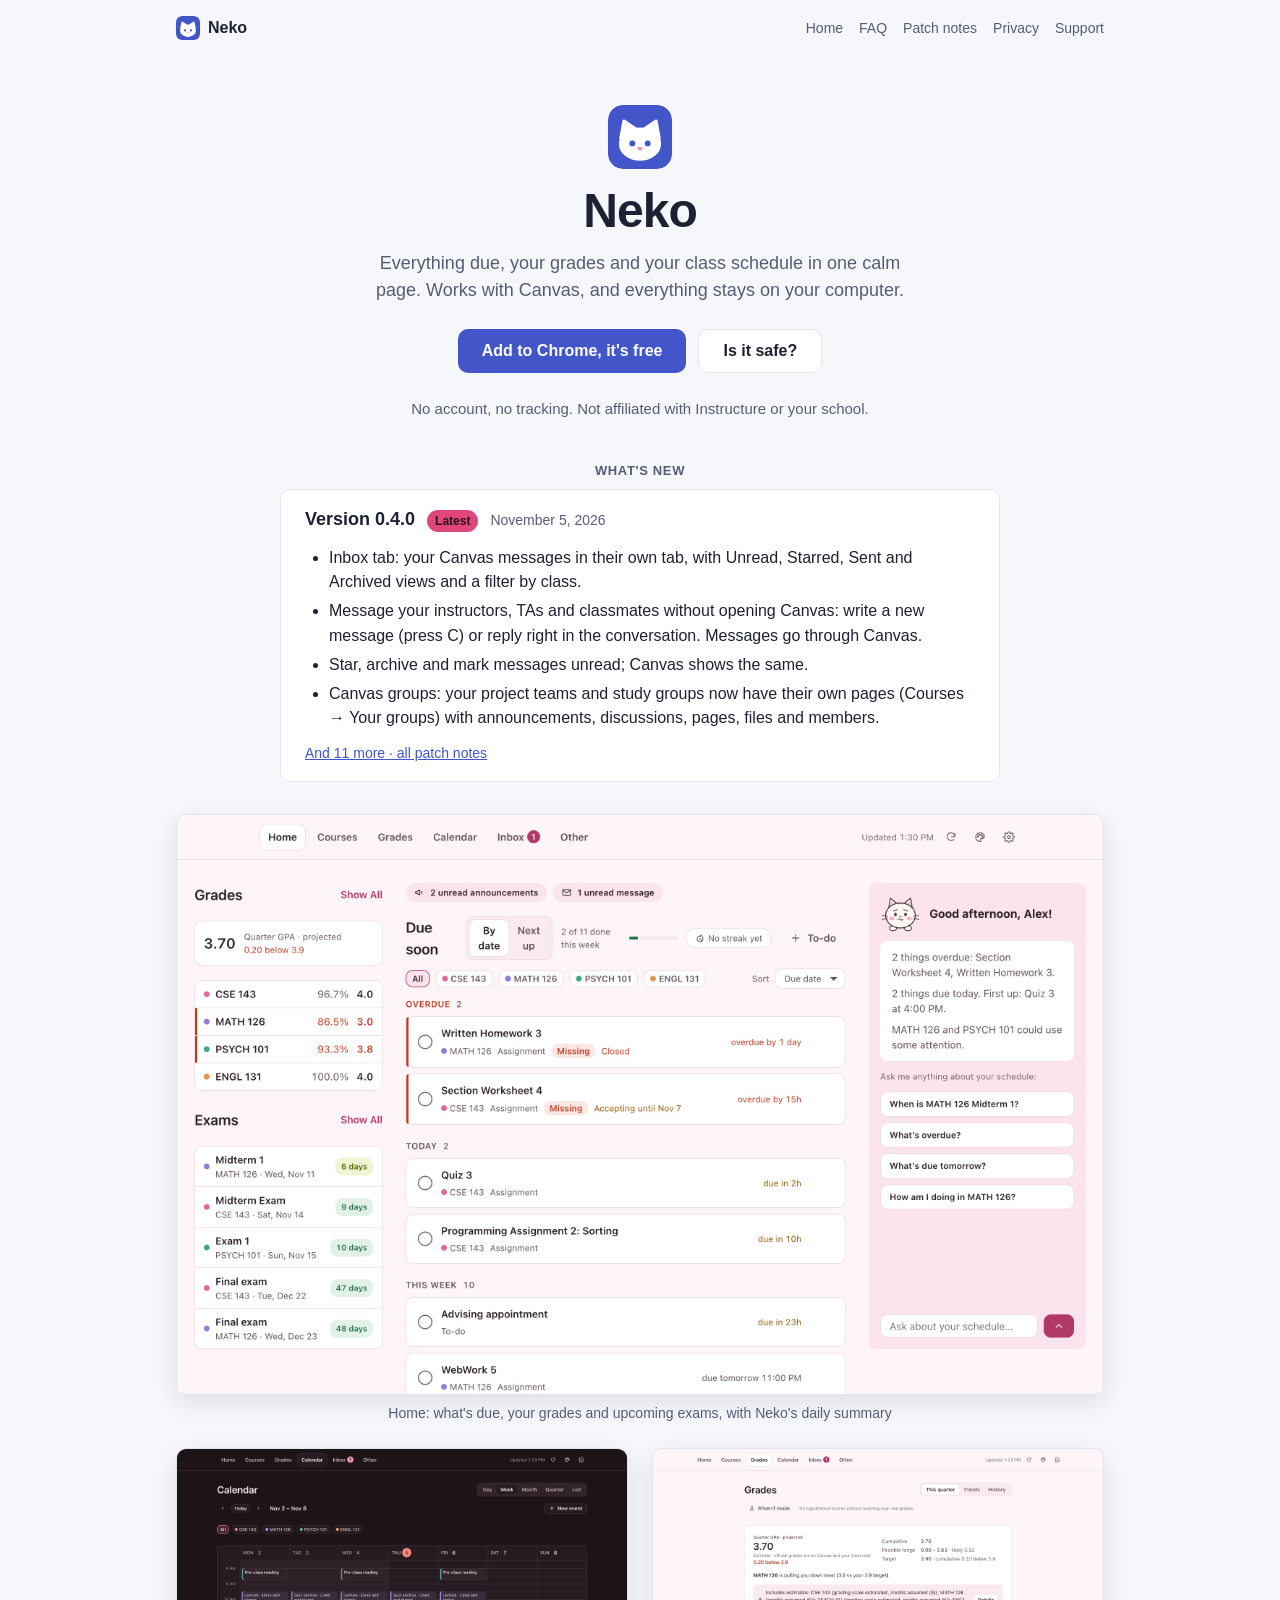
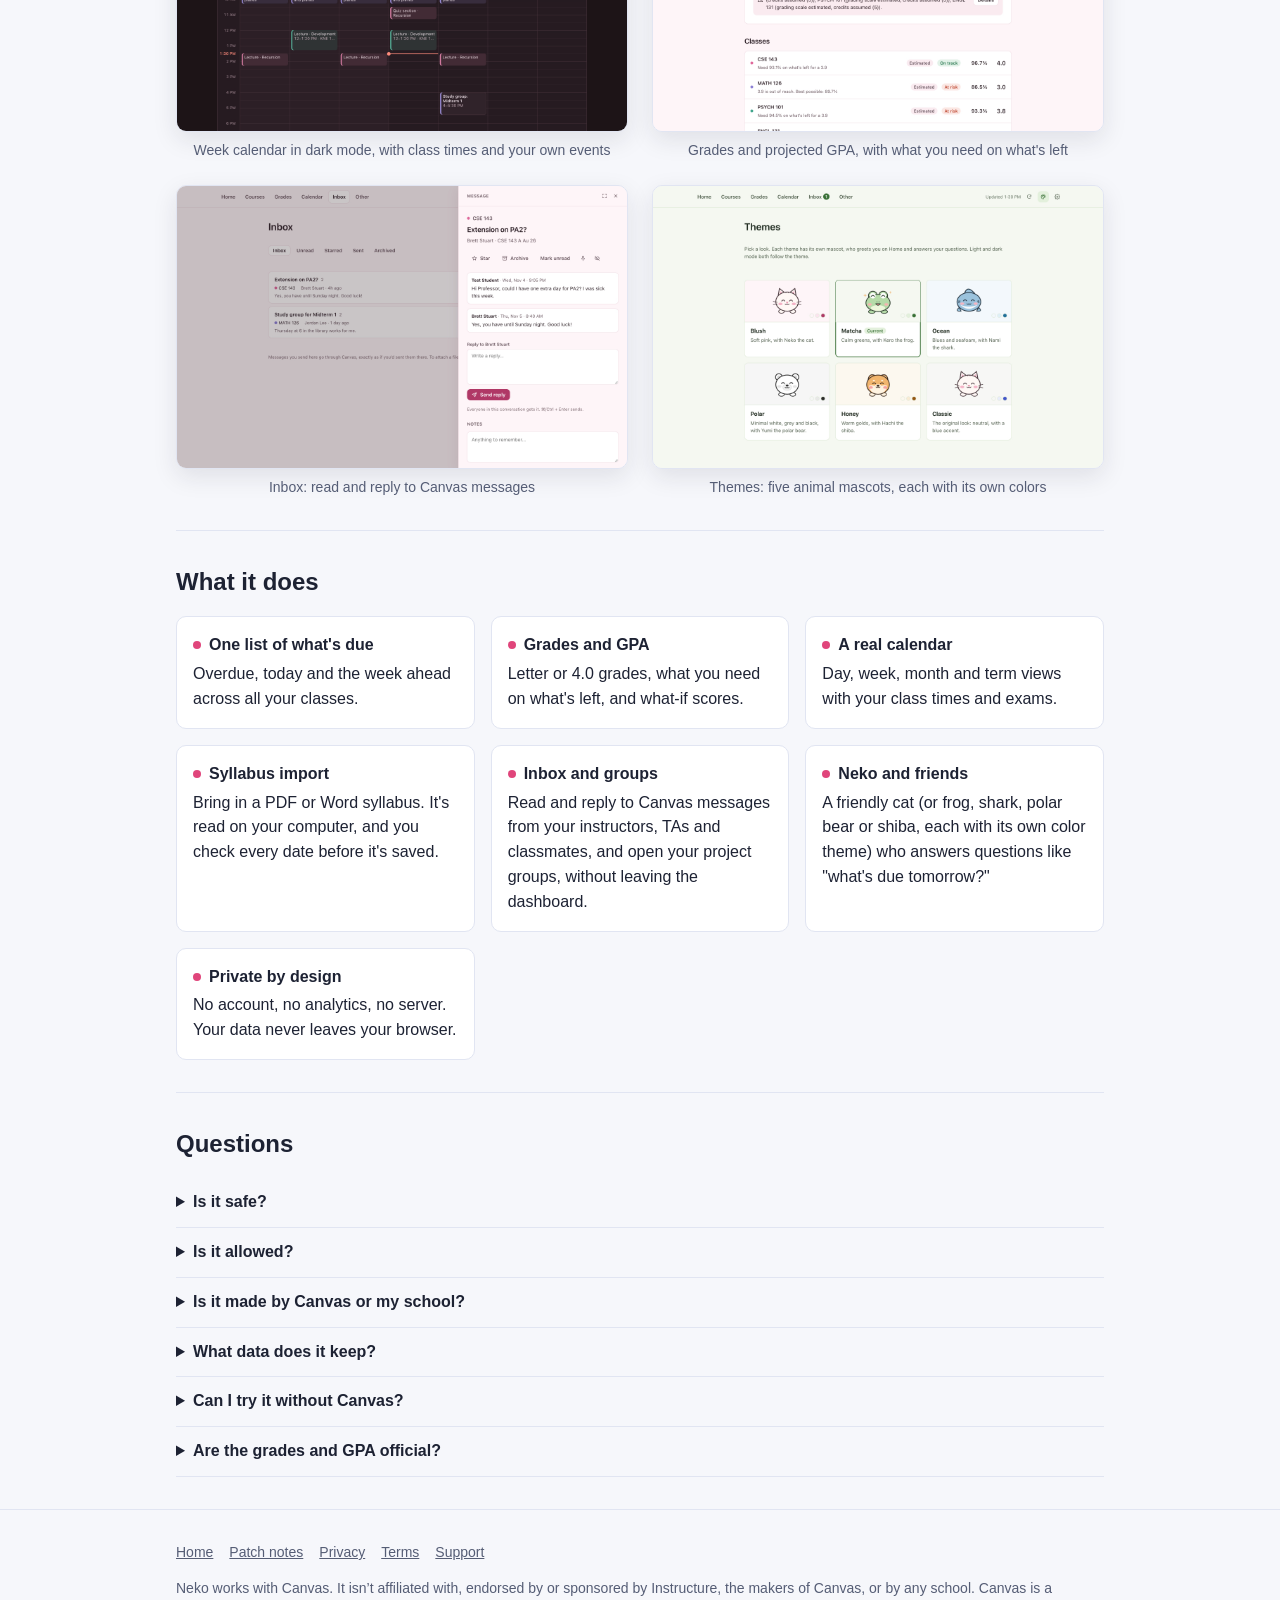
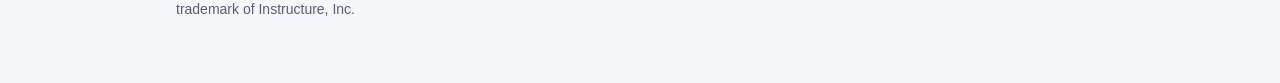
==== commit 4aac1f98: "Website: patch notes page and the latest update on the home page - docs/updates.html lists every ver" ====
--- a/docs/index.html
+++ b/docs/index.html
@@ -11,7 +11,7 @@
 </head>
 <body>
   <div class="wrap">
-    <header class="top"><a class="brand" href="index.html"><img src="img/icon.svg" alt="" width="24" height="24">Neko</a><nav><a href="index.html">Home</a><a href="index.html#faq">FAQ</a><a href="privacy.html">Privacy</a><a href="support.html">Support</a></nav></header>
+    <header class="top"><a class="brand" href="index.html"><img src="img/icon.svg" alt="" width="24" height="24">Neko</a><nav><a href="index.html">Home</a><a href="index.html#faq">FAQ</a><a href="updates.html">Patch notes</a><a href="privacy.html">Privacy</a><a href="support.html">Support</a></nav></header>
   </div>
   <main class="wrap" id="top">
     <div class="hero">
@@ -24,6 +24,7 @@
       </div>
       <p class="note">No account, no tracking. Not affiliated with Instructure or your school.</p>
     </div>
+    <section class="latest" id="latest-update" aria-label="Latest update"></section>
     <div class="shots" id="shots"></div>
     <dialog class="lightbox" id="lightbox" aria-label="Screenshot"><button class="lightbox-close" type="button" aria-label="Close">×</button><img alt=""><p></p></dialog>
     <section>
@@ -50,7 +51,7 @@
   </main>
   <footer>
     <div class="wrap">
-      <nav><a href="index.html">Home</a><a href="privacy.html">Privacy</a><a href="terms.html">Terms</a><a href="support.html">Support</a></nav>
+      <nav><a href="index.html">Home</a><a href="updates.html">Patch notes</a><a href="privacy.html">Privacy</a><a href="terms.html">Terms</a><a href="support.html">Support</a></nav>
       <p>Neko works with Canvas. It isn’t affiliated with, endorsed by or sponsored by Instructure, the makers of Canvas, or by any school. Canvas is a trademark of Instructure, Inc.</p>
     </div>
   </footer>
@@ -70,5 +71,6 @@
   dlg.addEventListener('click', (e) => { if (e.target === dlg || e.target.closest('.lightbox-close')) dlg.close(); });
 })();
 </script>
+<script src="updates.js"></script>
 </body>
 </html>
--- a/docs/style.css
+++ b/docs/style.css
@@ -68,3 +68,19 @@
 footer nav { display: flex; flex-wrap: wrap; gap: var(--s4); margin-bottom: var(--s2); }
 footer a { color: var(--text-muted); }
 .features strong::before { content: ""; display: inline-block; width: 8px; height: 8px; margin-right: var(--s2); border-radius: 50%; background: var(--pink); vertical-align: 1px; }
+
+/* K17: patch notes (and the latest one on the home page) */
+.lead { color: var(--text-muted); }
+.updates { display: grid; gap: var(--s4); margin-top: var(--s5); }
+.update { padding: var(--s4) var(--s5); border: 1px solid var(--border); border-radius: var(--radius); background: var(--surface); }
+.update header { display: flex; flex-wrap: wrap; align-items: baseline; gap: var(--s2) var(--s3); }
+.update h2 { margin: 0; font-size: 18px; }
+.doc .update h2 { margin: 0; }
+.update time { color: var(--text-muted); font-size: 14px; }
+.update ul { margin: var(--s3) 0 0; padding-left: var(--s5); }
+.update li { margin: var(--s1) 0; color: var(--text); }
+.update .more { margin: var(--s3) 0 0; font-size: 14px; }
+.tag-latest { padding: 2px var(--s2); border-radius: 999px; background: var(--pink); color: #2a0d18; font-size: 12px; font-weight: 600; }
+.latest { max-width: 720px; margin: 0 auto; padding: var(--s2) 0 0; border-top: 0; }
+.latest:empty { display: none; }
+.latest .kicker { margin: 0 0 var(--s2); color: var(--text-muted); font-size: 13px; font-weight: 600; text-transform: uppercase; letter-spacing: 0.05em; text-align: center; }
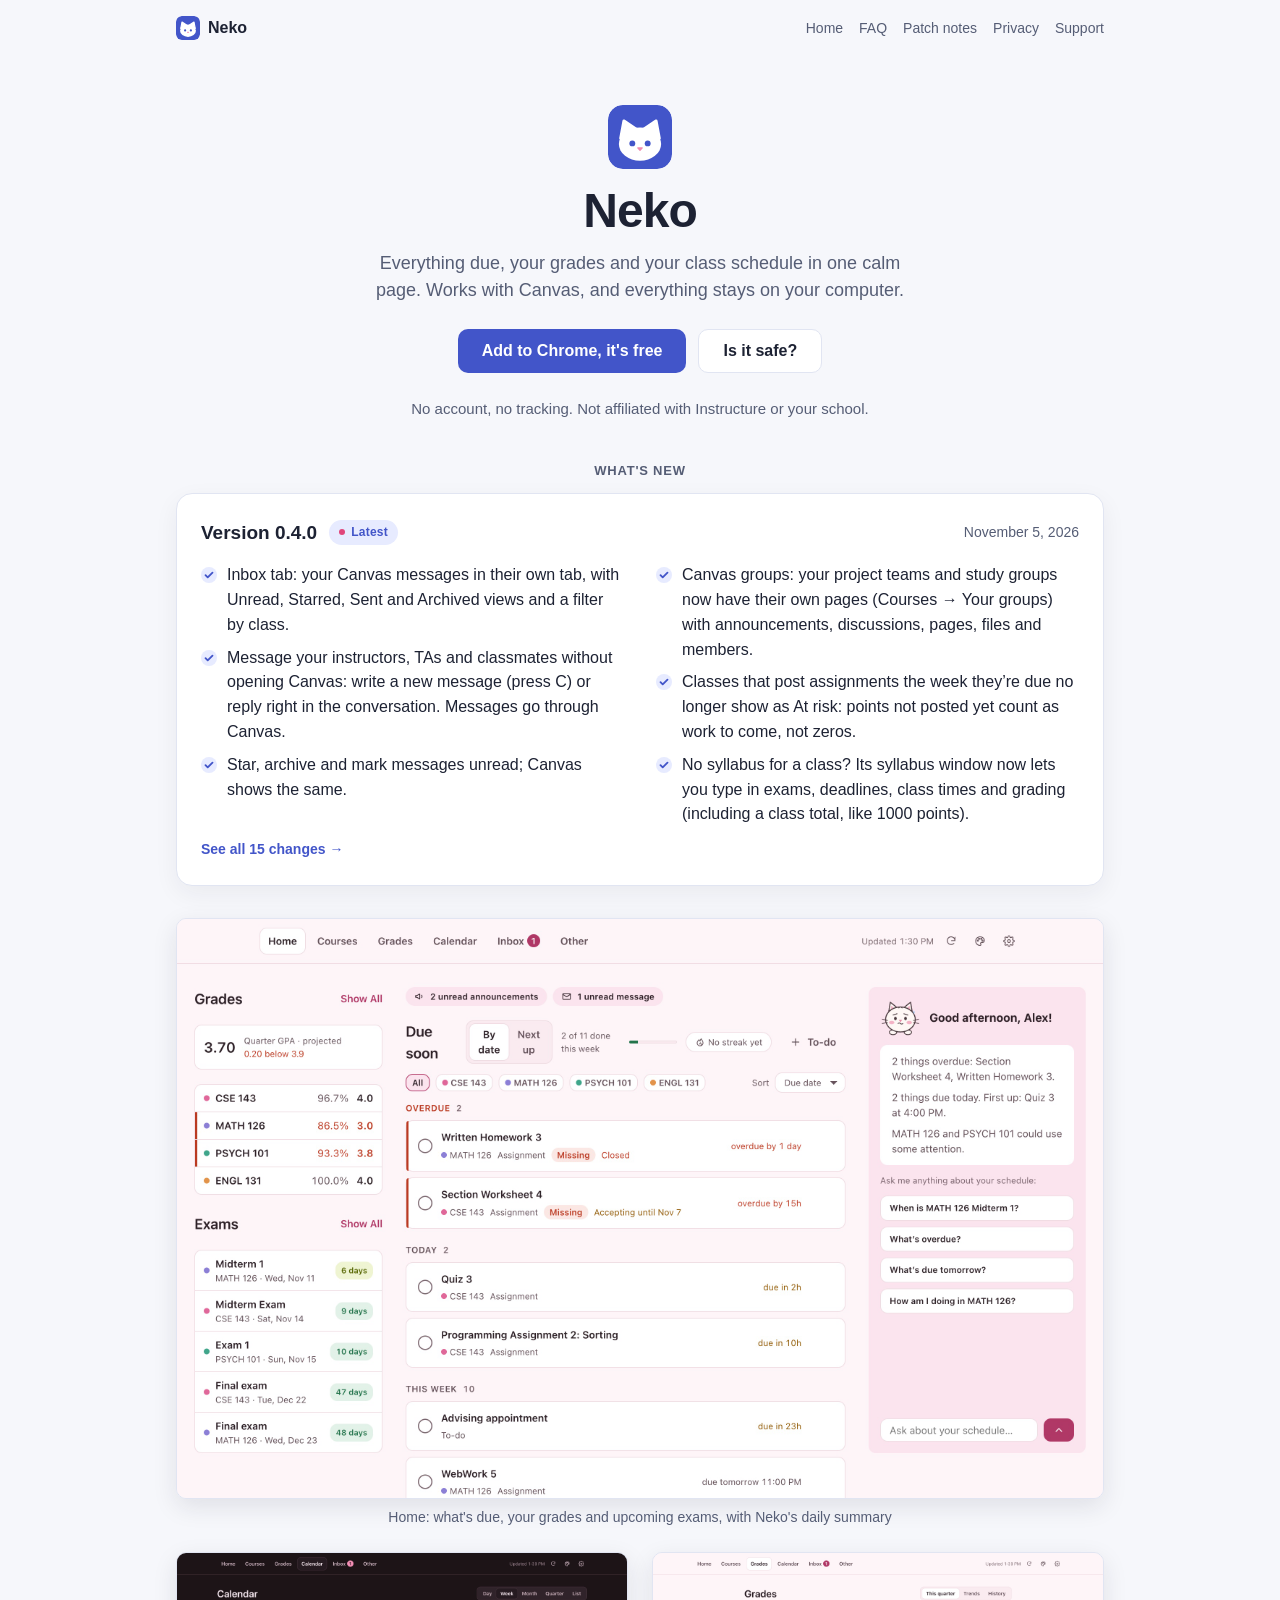
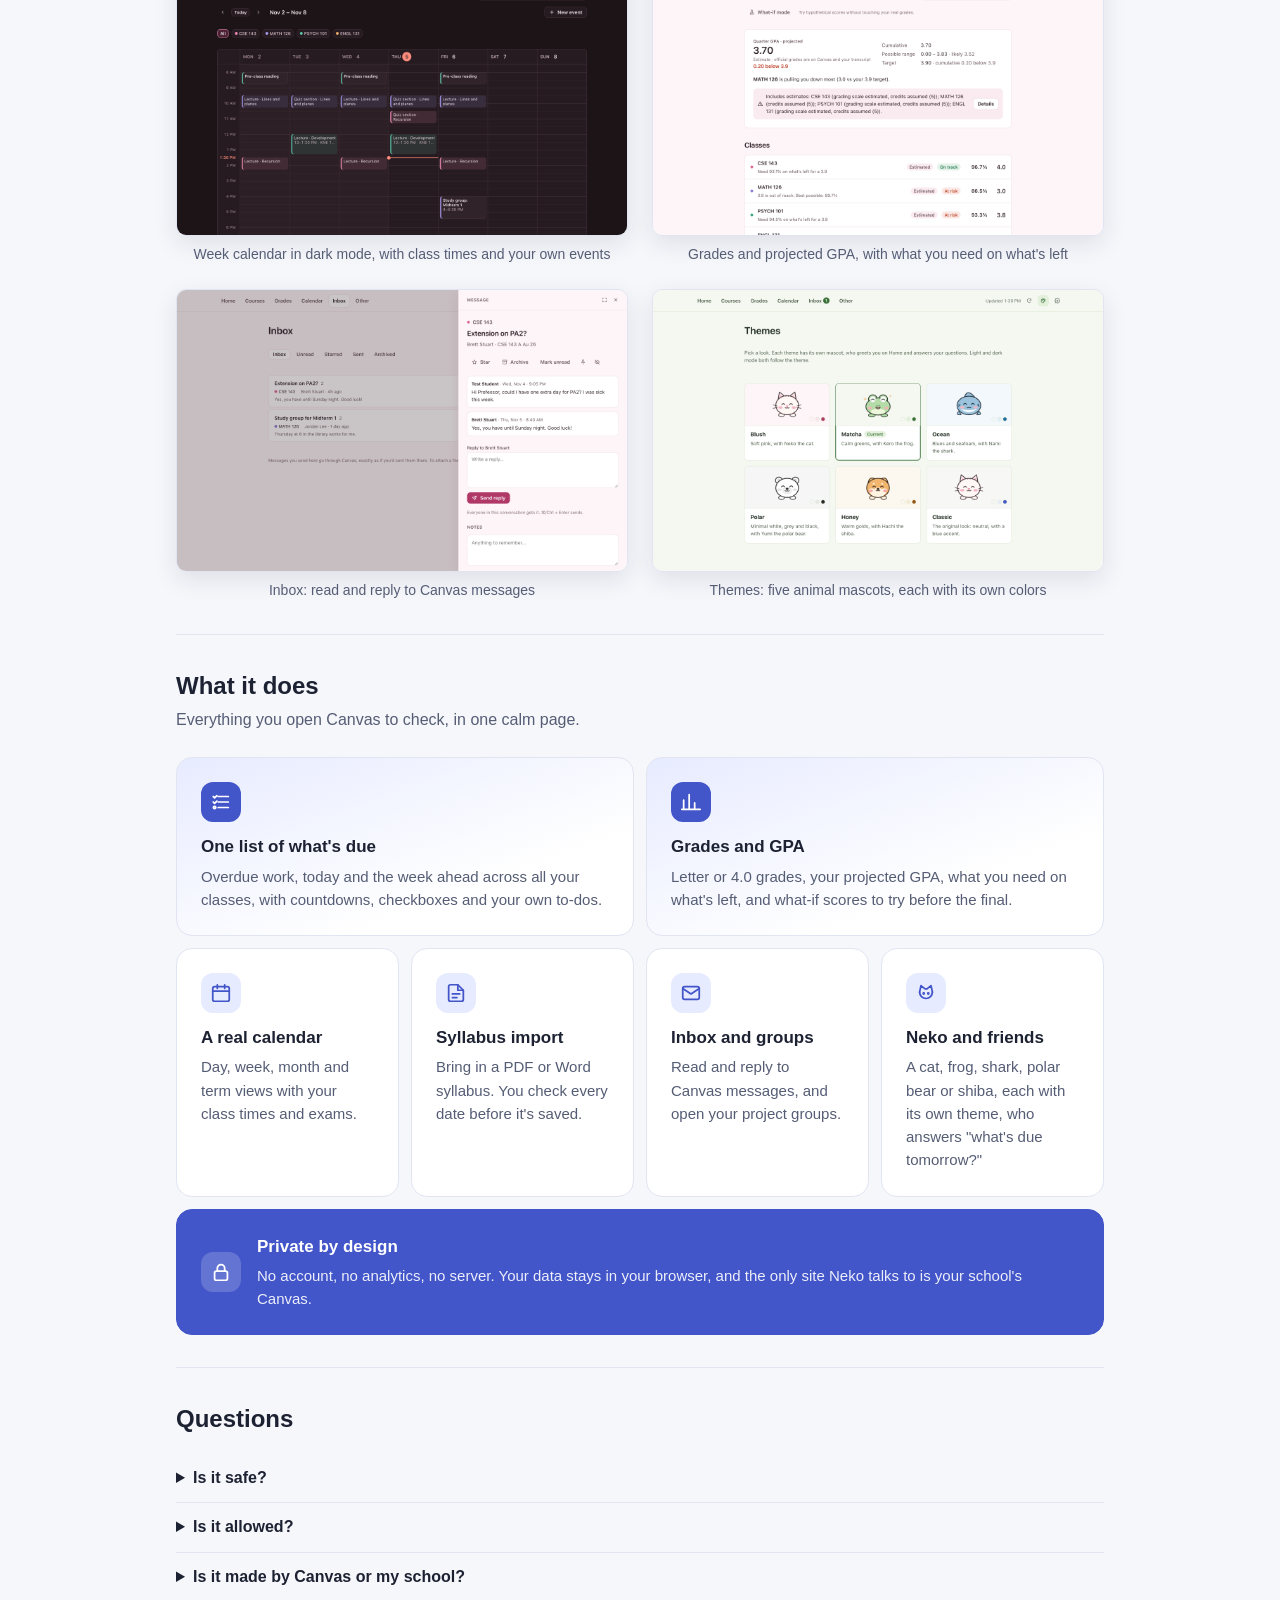
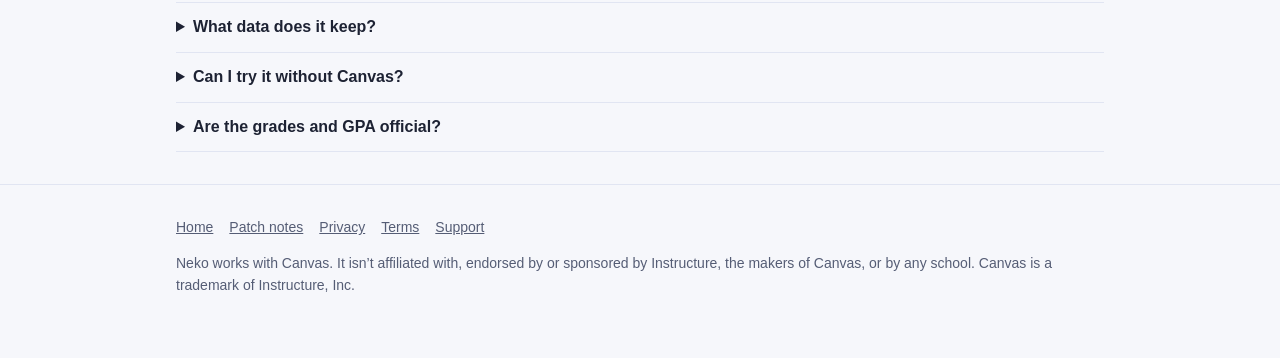
==== commit f6358f28: "Website: bento "What it does" and a full-width patch notes card - "What it does" is a bento grid: tw" ====
--- a/docs/index.html
+++ b/docs/index.html
@@ -27,17 +27,18 @@
     <section class="latest" id="latest-update" aria-label="Latest update"></section>
     <div class="shots" id="shots"></div>
     <dialog class="lightbox" id="lightbox" aria-label="Screenshot"><button class="lightbox-close" type="button" aria-label="Close">×</button><img alt=""><p></p></dialog>
-    <section>
+    <section class="what">
       <h2>What it does</h2>
-      <ul class="features">
-        <li><strong>One list of what's due</strong>Overdue, today and the week ahead across all your classes.</li>
-        <li><strong>Grades and GPA</strong>Letter or 4.0 grades, what you need on what's left, and what-if scores.</li>
-        <li><strong>A real calendar</strong>Day, week, month and term views with your class times and exams.</li>
-        <li><strong>Syllabus import</strong>Bring in a PDF or Word syllabus. It's read on your computer, and you check every date before it's saved.</li>
-        <li><strong>Inbox and groups</strong>Read and reply to Canvas messages from your instructors, TAs and classmates, and open your project groups, without leaving the dashboard.</li>
-        <li><strong>Neko and friends</strong>A friendly cat (or frog, shark, polar bear or shiba, each with its own color theme) who answers questions like "what's due tomorrow?"</li>
-        <li><strong>Private by design</strong>No account, no analytics, no server. Your data never leaves your browser.</li>
-      </ul>
+      <p class="section-lead">Everything you open Canvas to check, in one calm page.</p>
+      <div class="bento">
+        <article class="tile tile-wide"><span class="tile-icon" aria-hidden="true"><svg viewBox="0 0 24 24" width="22" height="22" fill="none" stroke="currentColor" stroke-width="1.9" stroke-linecap="round" stroke-linejoin="round"><path d="M9 6h11M9 12h11M9 18h11"/><path d="m3.5 6 1.5 1.5L7.5 5M3.5 12l1.5 1.5L7.5 11"/><circle cx="5" cy="18" r="1.3"/></svg></span><h3>One list of what's due</h3><p>Overdue work, today and the week ahead across all your classes, with countdowns, checkboxes and your own to-dos.</p></article>
+        <article class="tile tile-wide"><span class="tile-icon" aria-hidden="true"><svg viewBox="0 0 24 24" width="22" height="22" fill="none" stroke="currentColor" stroke-width="1.9" stroke-linecap="round" stroke-linejoin="round"><path d="M4 20V10M10 20V4M16 20v-7M22 20H2"/></svg></span><h3>Grades and GPA</h3><p>Letter or 4.0 grades, your projected GPA, what you need on what's left, and what-if scores to try before the final.</p></article>
+        <article class="tile"><span class="tile-icon" aria-hidden="true"><svg viewBox="0 0 24 24" width="22" height="22" fill="none" stroke="currentColor" stroke-width="1.9" stroke-linecap="round" stroke-linejoin="round"><rect x="3" y="5" width="18" height="16" rx="2"/><path d="M3 10h18M8 3v4M16 3v4"/></svg></span><h3>A real calendar</h3><p>Day, week, month and term views with your class times and exams.</p></article>
+        <article class="tile"><span class="tile-icon" aria-hidden="true"><svg viewBox="0 0 24 24" width="22" height="22" fill="none" stroke="currentColor" stroke-width="1.9" stroke-linecap="round" stroke-linejoin="round"><path d="M14 3H6a2 2 0 0 0-2 2v14a2 2 0 0 0 2 2h12a2 2 0 0 0 2-2V9z"/><path d="M14 3v6h6M8 13h8M8 17h5"/></svg></span><h3>Syllabus import</h3><p>Bring in a PDF or Word syllabus. You check every date before it's saved.</p></article>
+        <article class="tile"><span class="tile-icon" aria-hidden="true"><svg viewBox="0 0 24 24" width="22" height="22" fill="none" stroke="currentColor" stroke-width="1.9" stroke-linecap="round" stroke-linejoin="round"><rect x="3" y="5" width="18" height="14" rx="2"/><path d="m3 7 9 6 9-6"/></svg></span><h3>Inbox and groups</h3><p>Read and reply to Canvas messages, and open your project groups.</p></article>
+        <article class="tile"><span class="tile-icon" aria-hidden="true"><svg viewBox="0 0 24 24" width="22" height="22" fill="none" stroke="currentColor" stroke-width="1.9" stroke-linecap="round" stroke-linejoin="round"><path d="M5 11 6.5 4l4.5 3.5h2L17.5 4 19 11"/><path d="M5 11a7 7 0 0 0 14 0"/><circle cx="9.5" cy="12.5" r=".6" fill="currentColor"/><circle cx="14.5" cy="12.5" r=".6" fill="currentColor"/></svg></span><h3>Neko and friends</h3><p>A cat, frog, shark, polar bear or shiba, each with its own theme, who answers "what's due tomorrow?"</p></article>
+        <article class="tile tile-private"><span class="tile-icon" aria-hidden="true"><svg viewBox="0 0 24 24" width="22" height="22" fill="none" stroke="currentColor" stroke-width="1.9" stroke-linecap="round" stroke-linejoin="round"><rect x="5" y="11" width="14" height="10" rx="2"/><path d="M8 11V8a4 4 0 0 1 8 0v3"/></svg></span><div><h3>Private by design</h3><p>No account, no analytics, no server. Your data stays in your browser, and the only site Neko talks to is your school's Canvas.</p></div></article>
+      </div>
     </section>
     <section class="faq" id="faq">
       <h2>Questions</h2>
--- a/docs/style.css
+++ b/docs/style.css
@@ -47,9 +47,6 @@
 @media (min-width: 800px) { .shots { grid-template-columns: 1fr 1fr; } .shots figure:first-child { grid-column: 1 / -1; } }
 section { padding: var(--s6) 0; border-top: 1px solid var(--border); }
 section h2 { margin: 0 0 var(--s4); font-size: 24px; }
-.features { display: grid; gap: var(--s4); grid-template-columns: repeat(auto-fit, minmax(240px, 1fr)); padding: 0; margin: 0; list-style: none; }
-.features li { padding: var(--s4); border: 1px solid var(--border); border-radius: var(--radius); background: var(--surface); }
-.features strong { display: block; margin-bottom: var(--s1); }
 .faq details { padding: var(--s3) 0; border-bottom: 1px solid var(--border); }
 .faq summary { cursor: pointer; font-weight: 600; }
 .faq details p { margin: var(--s2) 0 0; color: var(--text-muted); }
@@ -67,20 +64,43 @@
 footer { padding: var(--s6) 0 var(--s7); color: var(--text-muted); font-size: 14px; border-top: 1px solid var(--border); }
 footer nav { display: flex; flex-wrap: wrap; gap: var(--s4); margin-bottom: var(--s2); }
 footer a { color: var(--text-muted); }
-.features strong::before { content: ""; display: inline-block; width: 8px; height: 8px; margin-right: var(--s2); border-radius: 50%; background: var(--pink); vertical-align: 1px; }
 
-/* K17: patch notes (and the latest one on the home page) */
+/* K17: "What it does": a bento grid. Wide tiles for the two big things, small ones for
+   the rest, and privacy as a full-width highlighted tile. */
+.what h2 { margin-bottom: var(--s1); }
+.section-lead { margin: 0 0 var(--s5); color: var(--text-muted); }
+.bento { display: grid; gap: var(--s3); grid-template-columns: repeat(4, 1fr); }
+.tile { position: relative; padding: var(--s5); border: 1px solid var(--border); border-radius: 16px; background: var(--surface); overflow: hidden; transition: transform 0.15s ease, box-shadow 0.15s ease; }
+.tile:hover { transform: translateY(-2px); box-shadow: 0 10px 28px rgba(29, 34, 51, 0.08); }
+.tile-wide { grid-column: span 2; background: linear-gradient(160deg, var(--accent-soft) 0%, var(--surface) 70%); }
+.tile h3 { margin: var(--s3) 0 var(--s1); font-size: 17px; }
+.tile p { margin: 0; color: var(--text-muted); font-size: 15px; }
+.tile-icon { display: inline-flex; align-items: center; justify-content: center; width: 40px; height: 40px; border-radius: 12px; background: var(--accent-soft); color: var(--accent); }
+.tile-wide .tile-icon { background: var(--accent); color: var(--on-accent); }
+.tile-private { grid-column: 1 / -1; display: flex; align-items: center; gap: var(--s4); background: var(--accent); border-color: var(--accent); color: var(--on-accent); }
+.tile-private h3 { margin-top: 0; color: var(--on-accent); }
+.tile-private p { color: var(--on-accent); opacity: 0.9; }
+.tile-private .tile-icon { flex: none; background: rgba(255, 255, 255, 0.18); color: var(--on-accent); }
+@media (max-width: 900px) { .bento { grid-template-columns: 1fr 1fr; } .tile-wide { grid-column: span 1; } }
+@media (max-width: 560px) { .bento { grid-template-columns: 1fr; } .tile-private { flex-direction: column; align-items: flex-start; } }
+
+/* K17: patch notes (every version on updates.html; the latest on the home page) */
 .lead { color: var(--text-muted); }
 .updates { display: grid; gap: var(--s4); margin-top: var(--s5); }
-.update { padding: var(--s4) var(--s5); border: 1px solid var(--border); border-radius: var(--radius); background: var(--surface); }
-.update header { display: flex; flex-wrap: wrap; align-items: baseline; gap: var(--s2) var(--s3); }
-.update h2 { margin: 0; font-size: 18px; }
-.doc .update h2 { margin: 0; }
-.update time { color: var(--text-muted); font-size: 14px; }
-.update ul { margin: var(--s3) 0 0; padding-left: var(--s5); }
-.update li { margin: var(--s1) 0; color: var(--text); }
-.update .more { margin: var(--s3) 0 0; font-size: 14px; }
-.tag-latest { padding: 2px var(--s2); border-radius: 999px; background: var(--pink); color: #2a0d18; font-size: 12px; font-weight: 600; }
-.latest { max-width: 720px; margin: 0 auto; padding: var(--s2) 0 0; border-top: 0; }
+.update { padding: var(--s5); border: 1px solid var(--border); border-radius: 16px; background: var(--surface); }
+.update header { display: flex; flex-wrap: wrap; align-items: center; gap: var(--s2) var(--s3); }
+.update h2, .doc .update h2 { margin: 0; font-size: 19px; }
+.update time { margin-left: auto; color: var(--text-muted); font-size: 14px; }
+.update ul { margin: var(--s4) 0 0; padding: 0; list-style: none; }
+.update li { position: relative; margin: 0 0 var(--s2); padding-left: 26px; color: var(--text); break-inside: avoid; }
+.update li::before { content: ""; position: absolute; left: 0; top: 4px; width: 16px; height: 16px; border-radius: 50%; background: var(--accent-soft) url("data:image/svg+xml,%3Csvg xmlns='http://www.w3.org/2000/svg' viewBox='0 0 16 16'%3E%3Cpath d='m4.5 8.2 2.2 2.2 4.8-4.8' fill='none' stroke='%234255c9' stroke-width='1.8' stroke-linecap='round' stroke-linejoin='round'/%3E%3C/svg%3E") center / 16px no-repeat; }
+.update .more { margin: var(--s3) 0 0; font-size: 14px; font-weight: 600; }
+.update .more a { text-decoration: none; }
+.update .more a:hover { text-decoration: underline; }
+.tag-latest { padding: 3px 10px; border-radius: 999px; background: var(--accent-soft); color: var(--accent); font-size: 12px; font-weight: 700; letter-spacing: 0.02em; }
+.tag-latest::before { content: ""; display: inline-block; width: 6px; height: 6px; margin-right: 6px; border-radius: 50%; background: var(--pink); vertical-align: 1px; }
+.latest { padding: var(--s2) 0 0; border-top: 0; }
 .latest:empty { display: none; }
-.latest .kicker { margin: 0 0 var(--s2); color: var(--text-muted); font-size: 13px; font-weight: 600; text-transform: uppercase; letter-spacing: 0.05em; text-align: center; }
+.latest .kicker { margin: 0 0 var(--s3); color: var(--text-muted); font-size: 13px; font-weight: 600; text-transform: uppercase; letter-spacing: 0.06em; text-align: center; }
+.latest .update { box-shadow: 0 8px 24px rgba(29, 34, 51, 0.06); }
+@media (min-width: 760px) { .latest .update ul { columns: 2; column-gap: var(--s6); } }
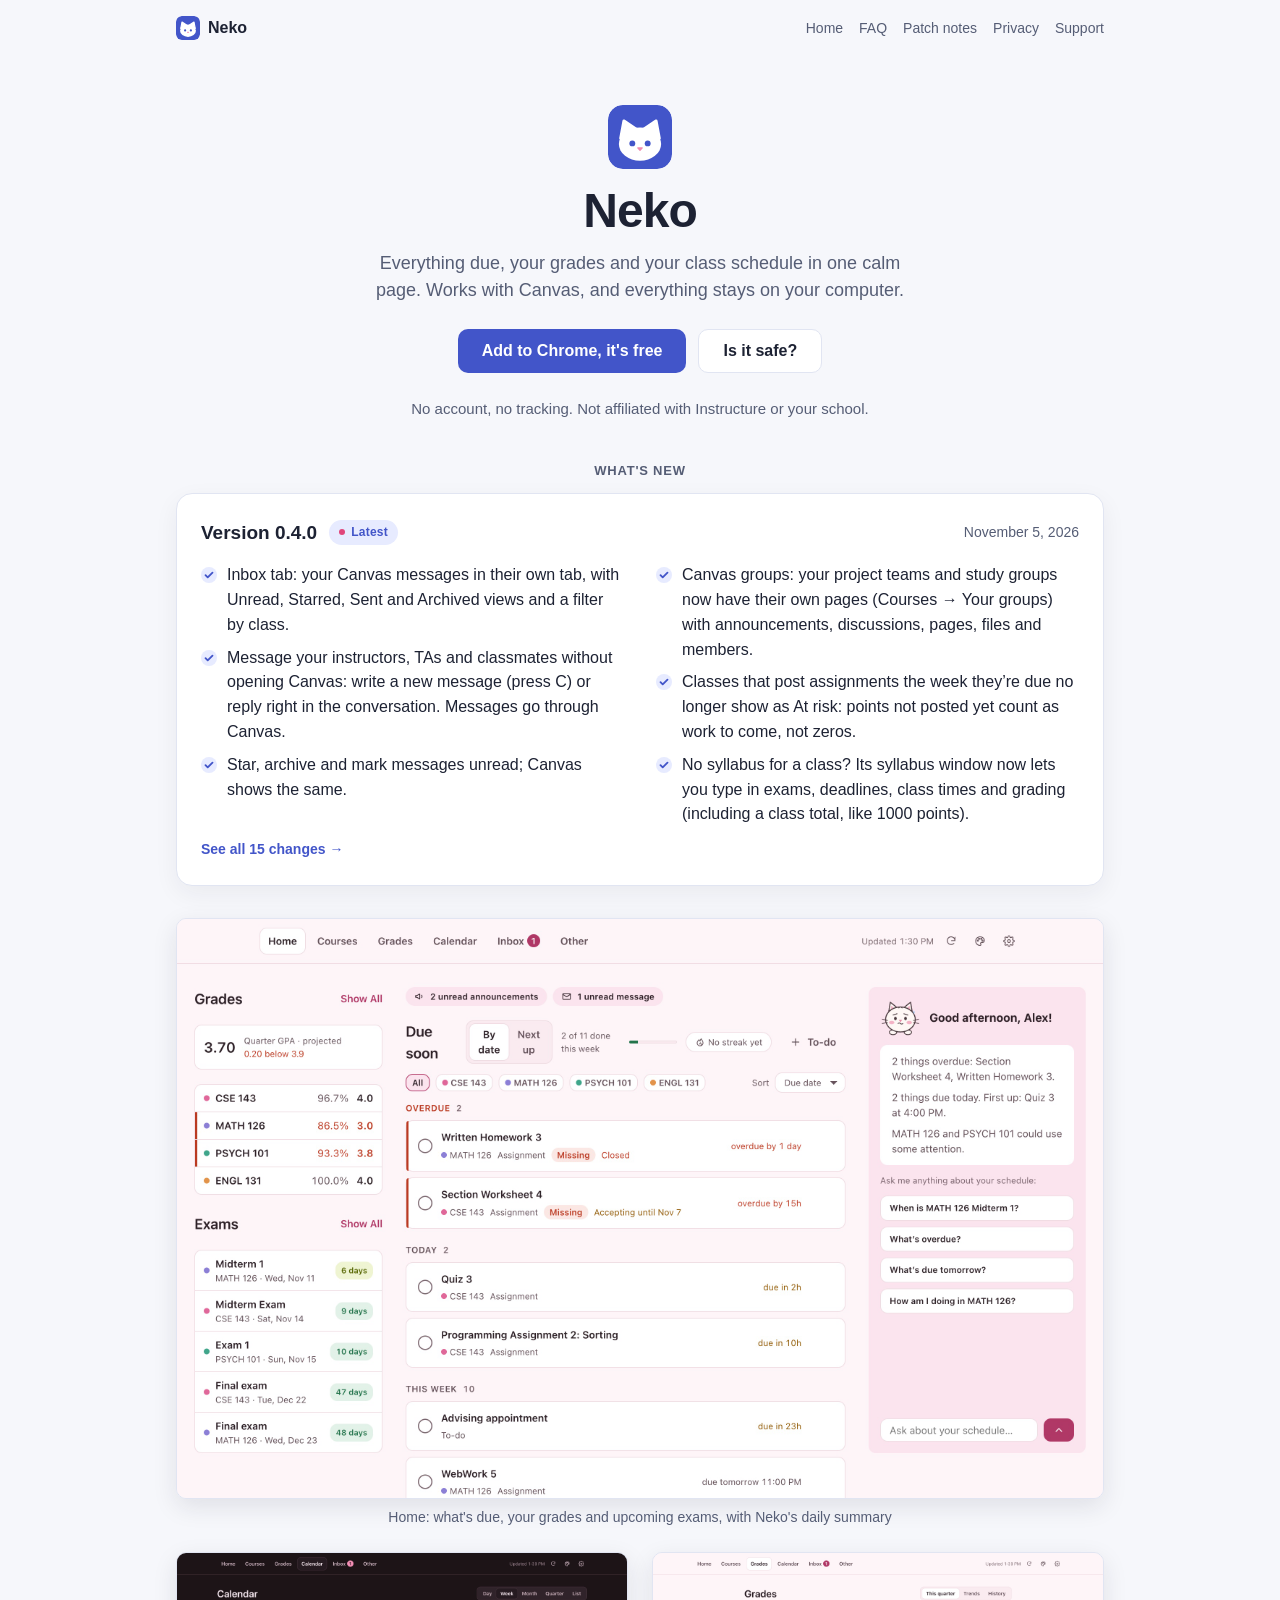
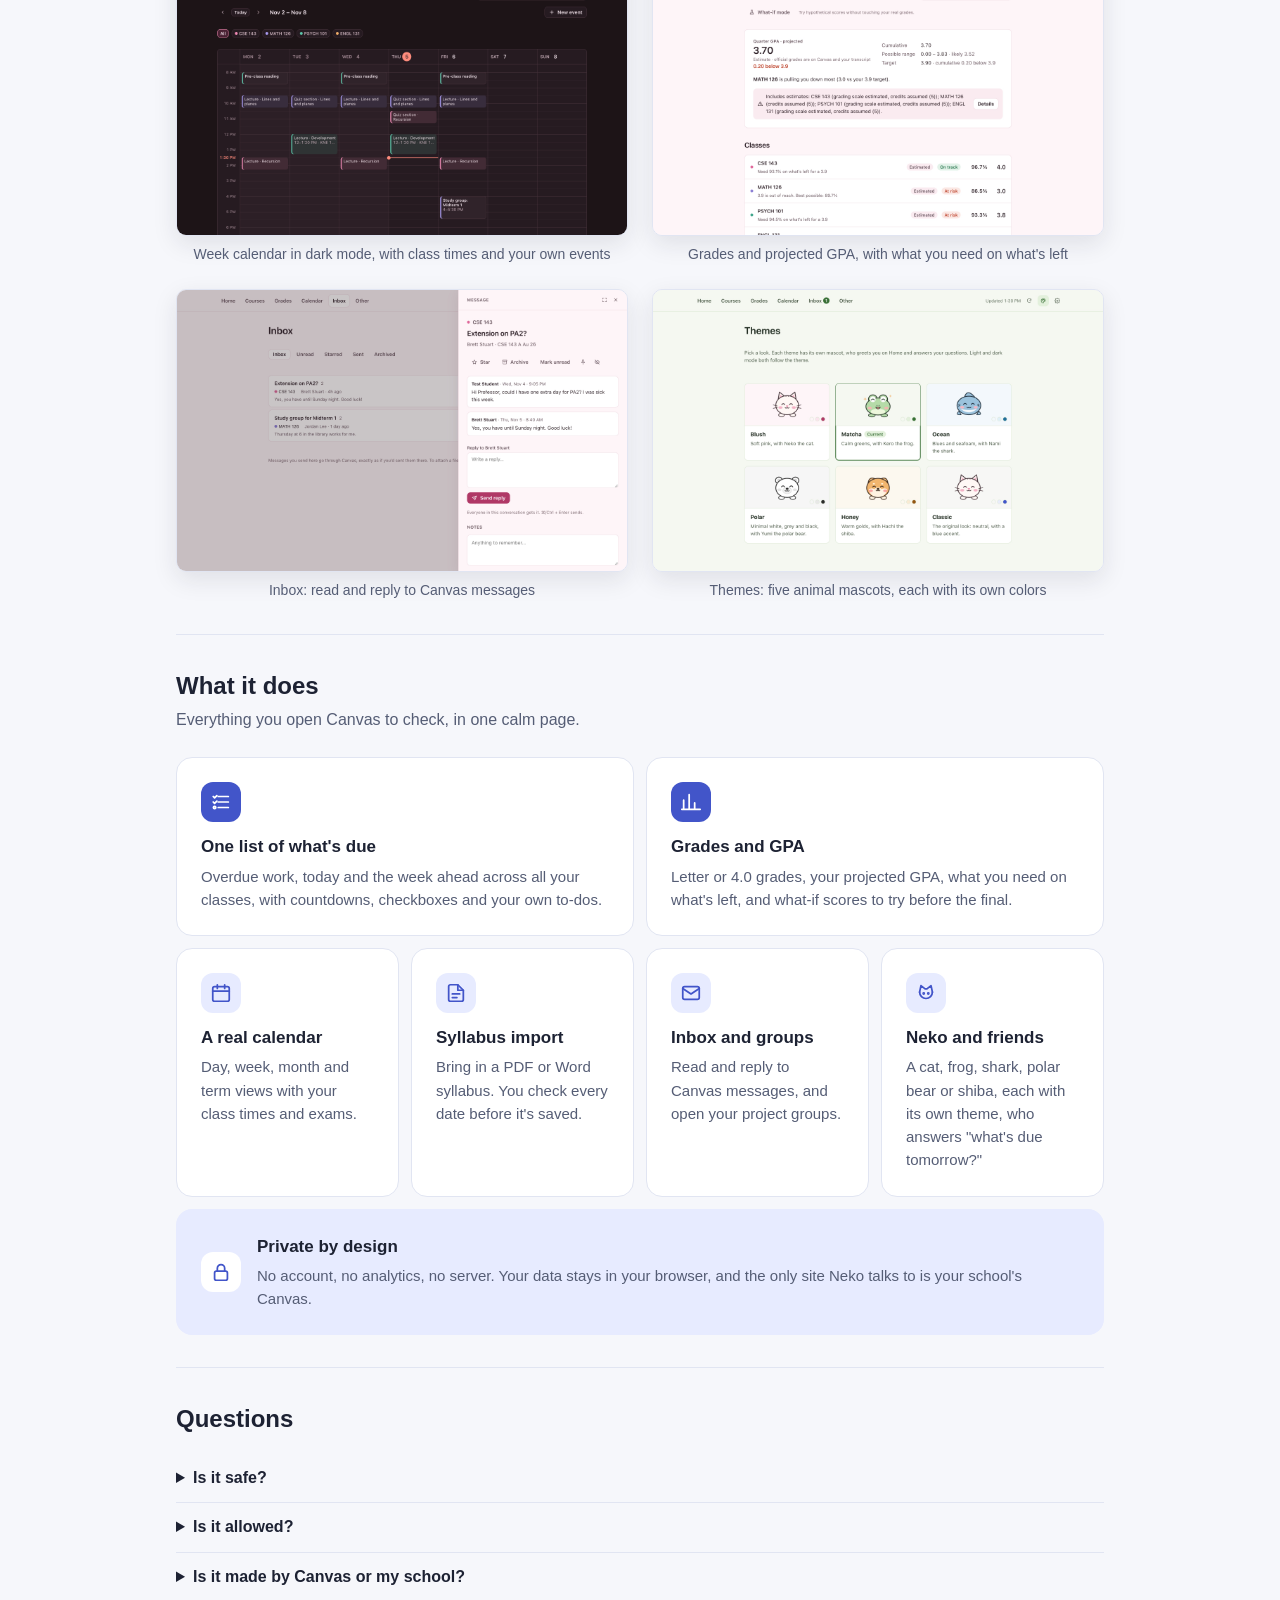
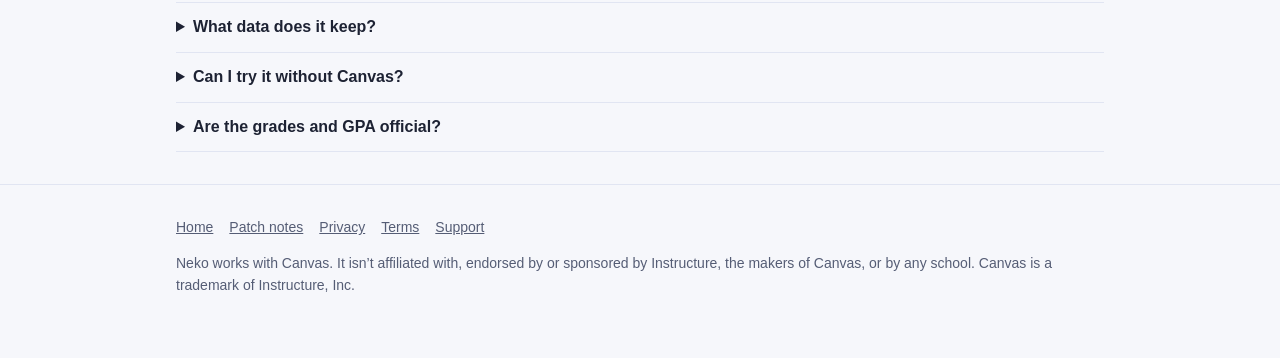
==== commit bb49b732: "Website: version-stamped stylesheet and script links GitHub Pages lets browsers keep a copy for 10 m" ====
--- a/docs/index.html
+++ b/docs/index.html
@@ -7,7 +7,7 @@
   <meta name="description" content="A clean, private dashboard that works with Canvas. Not affiliated with Instructure.">
   <link rel="icon" href="img/icon.svg" type="image/svg+xml">
   <link rel="icon" href="img/icon.png" sizes="64x64">
-  <link rel="stylesheet" href="style.css">
+  <link rel="stylesheet" href="style.css?v=2a402620">
 </head>
 <body>
   <div class="wrap">
@@ -72,6 +72,6 @@
   dlg.addEventListener('click', (e) => { if (e.target === dlg || e.target.closest('.lightbox-close')) dlg.close(); });
 })();
 </script>
-<script src="updates.js"></script>
+<script src="updates.js?v=f6c5015e"></script>
 </body>
 </html>
--- a/docs/style.css
+++ b/docs/style.css
@@ -72,15 +72,15 @@
 .bento { display: grid; gap: var(--s3); grid-template-columns: repeat(4, 1fr); }
 .tile { position: relative; padding: var(--s5); border: 1px solid var(--border); border-radius: 16px; background: var(--surface); overflow: hidden; transition: transform 0.15s ease, box-shadow 0.15s ease; }
 .tile:hover { transform: translateY(-2px); box-shadow: 0 10px 28px rgba(29, 34, 51, 0.08); }
-.tile-wide { grid-column: span 2; background: linear-gradient(160deg, var(--accent-soft) 0%, var(--surface) 70%); }
+.tile-wide { grid-column: span 2; }
 .tile h3 { margin: var(--s3) 0 var(--s1); font-size: 17px; }
 .tile p { margin: 0; color: var(--text-muted); font-size: 15px; }
 .tile-icon { display: inline-flex; align-items: center; justify-content: center; width: 40px; height: 40px; border-radius: 12px; background: var(--accent-soft); color: var(--accent); }
 .tile-wide .tile-icon { background: var(--accent); color: var(--on-accent); }
-.tile-private { grid-column: 1 / -1; display: flex; align-items: center; gap: var(--s4); background: var(--accent); border-color: var(--accent); color: var(--on-accent); }
-.tile-private h3 { margin-top: 0; color: var(--on-accent); }
-.tile-private p { color: var(--on-accent); opacity: 0.9; }
-.tile-private .tile-icon { flex: none; background: rgba(255, 255, 255, 0.18); color: var(--on-accent); }
+.tile-private { grid-column: 1 / -1; display: flex; align-items: center; gap: var(--s4); background: var(--accent-soft); border-color: transparent; }
+.tile-private h3 { margin-top: 0; }
+.tile-private p { color: var(--text-muted); }
+.tile-private .tile-icon { flex: none; background: var(--surface); color: var(--accent); }
 @media (max-width: 900px) { .bento { grid-template-columns: 1fr 1fr; } .tile-wide { grid-column: span 1; } }
 @media (max-width: 560px) { .bento { grid-template-columns: 1fr; } .tile-private { flex-direction: column; align-items: flex-start; } }
 
